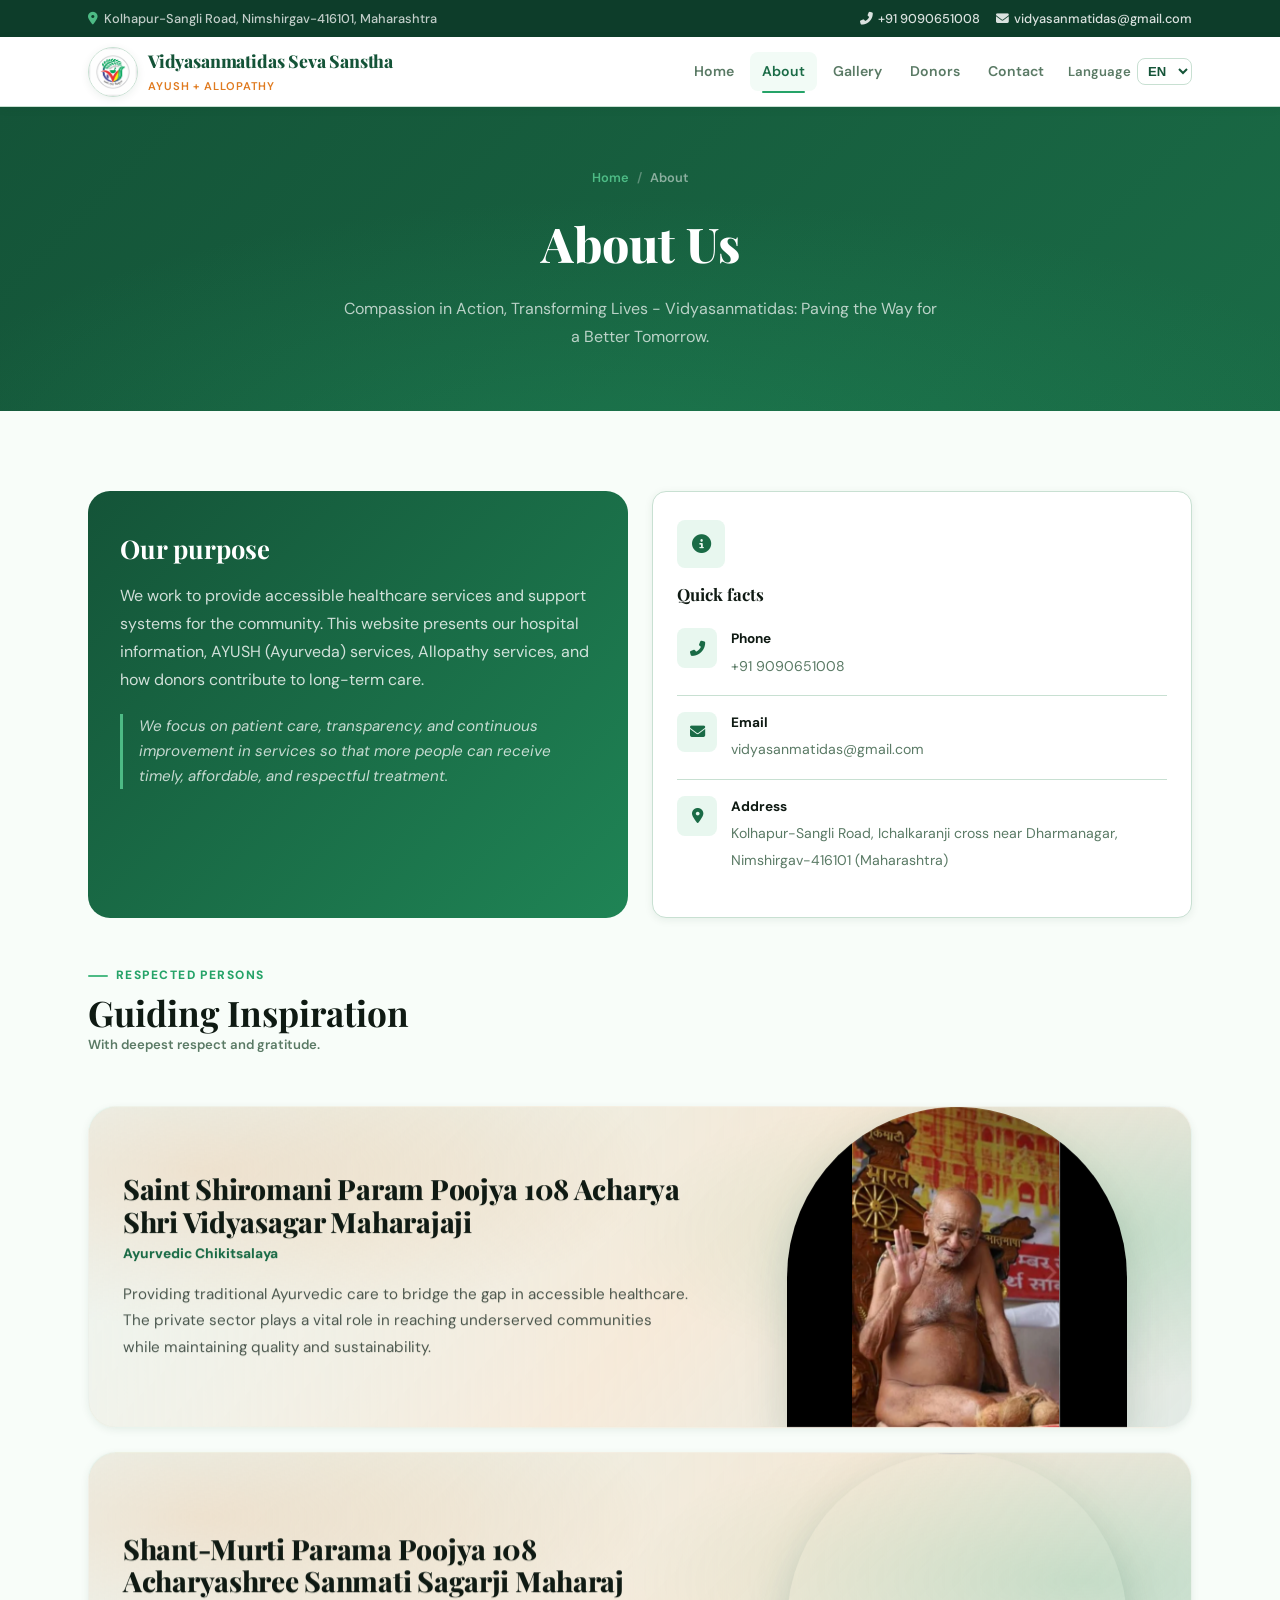
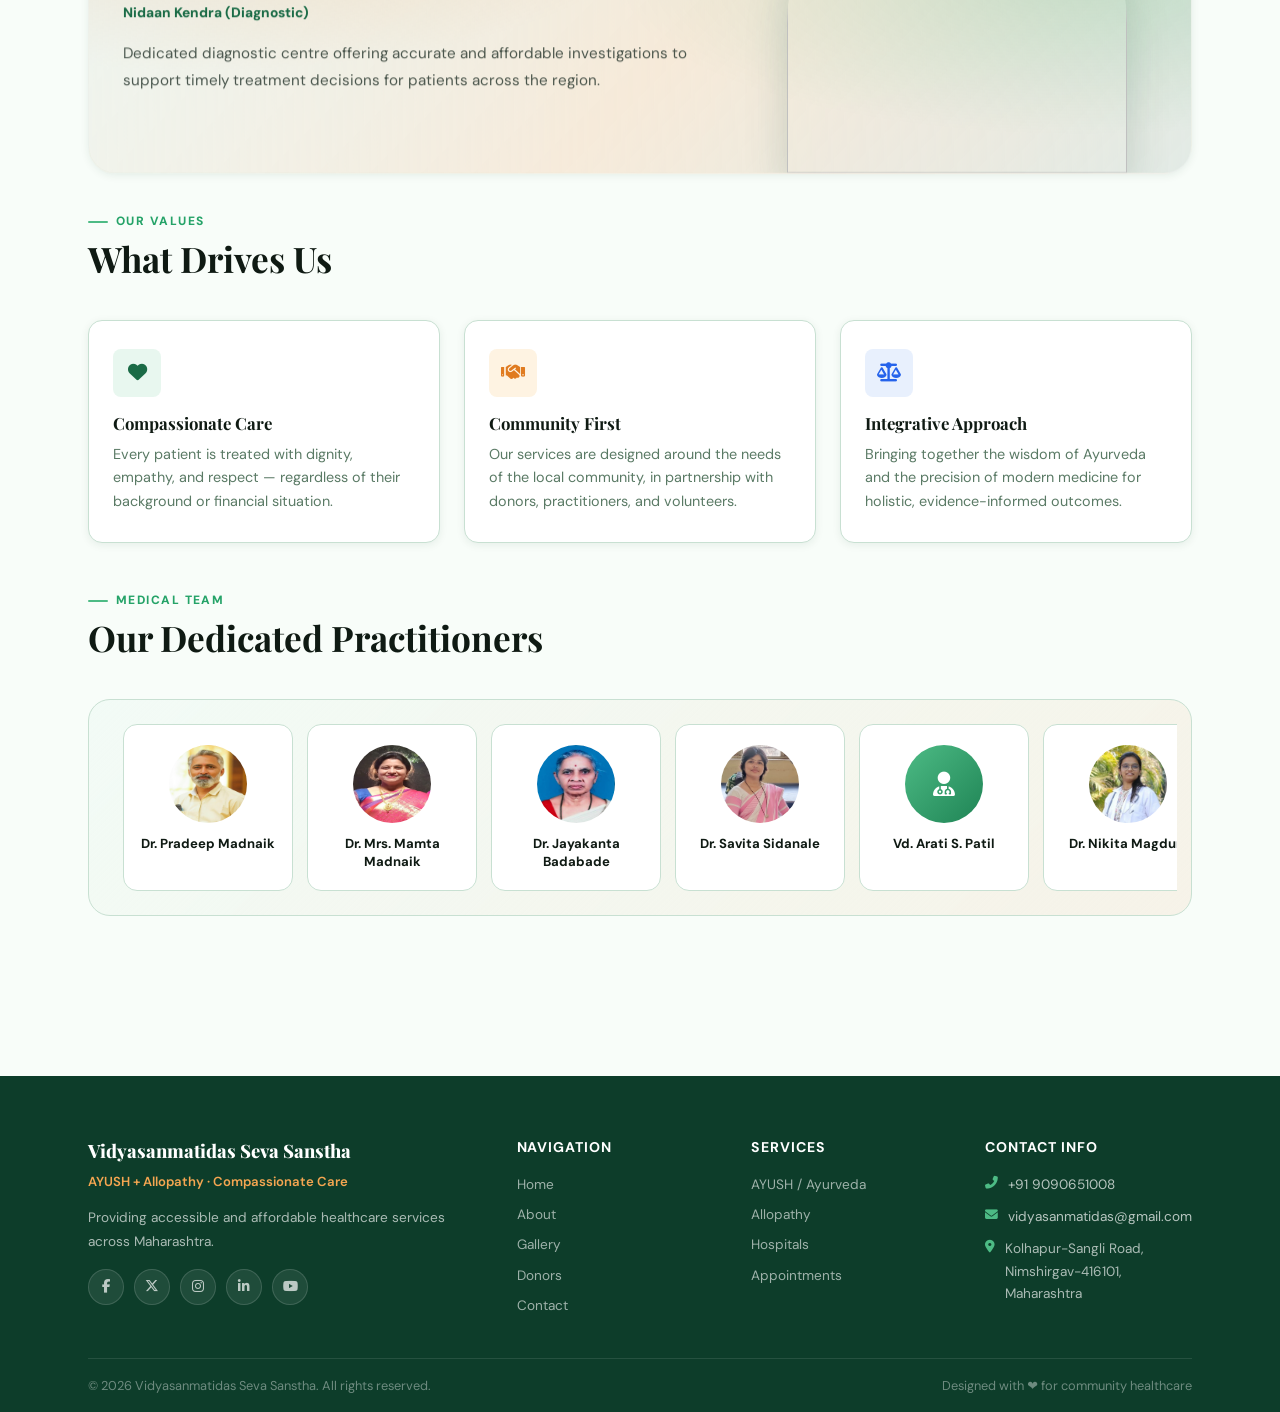
==== about.html @ cceff1d4 "initial project setup" ====
<!DOCTYPE html>
<html lang="en">
<head>
  <meta charset="utf-8" />
  <meta name="viewport" content="width=device-width, initial-scale=1" />
  <title>About Us — Vidyasanmatidas Seva Sanstha</title>
  <link rel="stylesheet" href="style.css" />
  <link rel="stylesheet" href="https://cdnjs.cloudflare.com/ajax/libs/font-awesome/6.4.0/css/all.min.css" />
  <link rel="icon" type="image/jpeg" href="img/WhatsApp%20Image%202026-04-20%20at%209.15.50%20PM.jpeg" />
  <link rel="apple-touch-icon" href="img/WhatsApp%20Image%202026-04-20%20at%209.15.50%20PM.jpeg" />
</head>
<body class="about-page">

  <div class="topbar">
    <div class="container">
      <span><i class="fas fa-map-marker-alt" style="color:var(--green-400);margin-right:6px;"></i>Kolhapur-Sangli Road, Nimshirgav-416101, Maharashtra</span>
      <div class="topbar-right">
        <a href="tel:+919090651008"><i class="fas fa-phone-alt" style="margin-right:5px;"></i>+91 9090651008</a>
        <a href="mailto:vidyasanmatidas@gmail.com"><i class="fas fa-envelope" style="margin-right:5px;"></i>vidyasanmatidas@gmail.com</a>
      </div>
    </div>
  </div>

  <nav class="navbar">
    <div class="container">
      <a href="index.html" class="navbar-brand">
        <img class="brand-logo" src="img/WhatsApp%20Image%202026-04-20%20at%209.15.50%20PM.jpeg" alt="Vidyasanmatidas Seva Sanstha logo" />
        <span class="brand-name">Vidyasanmatidas Seva Sanstha</span>
        <span class="brand-sub" data-i18n="brand.subtitle">AYUSH + Allopathy</span>
      </a>
      <button class="hamburger" id="hamburger" aria-label="Toggle navigation" aria-expanded="false">
        <span></span><span></span><span></span>
      </button>
      <ul class="navbar-nav" id="navbar-menu">
        <li class="nav-item"><a class="nav-link" href="index.html" data-i18n="nav.home">Home</a></li>
        <li class="nav-item active"><a class="nav-link" href="about.html" data-i18n="nav.about">About</a></li>
        <li class="nav-item"><a class="nav-link" href="gallery.html" data-i18n="nav.gallery">Gallery</a></li>
        <li class="nav-item"><a class="nav-link" href="donors.html" data-i18n="nav.donors">Donors</a></li>
        <li class="nav-item"><a class="nav-link" href="contact.html" data-i18n="nav.contact">Contact</a></li>
        <li class="nav-item">
          <span class="lang-wrap"><span data-i18n="lang.label">Language</span>
            <select id="lang-switch" class="lang-switch" aria-label="Language switcher">
              <option value="en">EN</option><option value="hi">HI</option><option value="mr">MR</option>
            </select>
          </span>
        </li>
      </ul>
    </div>
  </nav>

  <!-- PAGE HERO -->
  <div class="page-hero">
    <div class="container">
      <div class="breadcrumb"><a href="index.html">Home</a><span class="sep">/</span><span>About</span></div>
      <h1 data-i18n="about.title">About Us</h1>
      <p data-i18n="about.hero">Compassion in Action, Transforming Lives — Vidyasanmatidas: Paving the Way for a Better Tomorrow.</p>
    </div>
  </div>

  <!-- CONTENT -->
  <section class="section">
    <div class="container">

      <!-- Mission + Facts -->
      <div class="mission-grid reveal">
        <div class="highlight-box">
          <h2 data-i18n="about.purpose.title">Our Purpose</h2>
          <p data-i18n="about.purpose.p1">We work to provide accessible healthcare services and support systems for the community — presenting integrated AYUSH (Ayurveda) and Allopathy services side-by-side so every patient can make informed choices about their care.</p>
          <div class="highlight-quote" data-i18n="about.purpose.p2">"We focus on patient care, transparency, and continuous improvement in services so that more people can receive timely, affordable, and respectful treatment."</div>
        </div>
        <div class="card" style="justify-content:flex-start;">
          <div class="icon-chip green"><i class="fas fa-info-circle"></i></div>
          <h3 data-i18n="about.facts.title">Quick Facts</h3>
          <div class="contact-info-item" style="padding-top:14px;">
            <div class="contact-info-icon"><i class="fas fa-phone-alt"></i></div>
            <div class="contact-info-text"><strong>Phone</strong><a href="tel:+919090651008">+91 9090651008</a></div>
          </div>
          <div class="contact-info-item">
            <div class="contact-info-icon"><i class="fas fa-envelope"></i></div>
            <div class="contact-info-text"><strong>Email</strong><a href="mailto:vidyasanmatidas@gmail.com">vidyasanmatidas@gmail.com</a></div>
          </div>
          <div class="contact-info-item">
            <div class="contact-info-icon"><i class="fas fa-map-marker-alt"></i></div>
            <div class="contact-info-text"><strong>Address</strong><span>Kolhapur-Sangli Road, Ichalkaranji cross near Dharmanagar, Nimshirgav-416101 (Maharashtra)</span></div>
          </div>
        </div>
      </div>

      <!-- Respected Persons -->
      <div class="section-header reveal" style="margin-top:48px;">
        <div>
          <div class="section-label">Respected Persons</div>
          <h2 class="section-title">Guiding Inspiration</h2>
          <div class="section-hint">With deepest respect and gratitude.</div>
        </div>
      </div>
      <div class="respected-grid reveal">
        <figure class="person-card person-card--hero scroll-float">
          <figcaption class="person-body">
            <div class="person-name">Saint Shiromani Param Poojya 108 Acharya Shri Vidyasagar Maharajaji</div>
            <div class="person-role">Ayurvedic Chikitsalaya</div>
            <p class="person-desc">Providing traditional Ayurvedic care to bridge the gap in accessible healthcare. The private sector plays a vital role in reaching underserved communities while maintaining quality and sustainability.</p>
          </figcaption>
          <div class="person-media" aria-hidden="true">
            <img src="img/vidyasagar%20maharaj.png" alt="" loading="lazy" decoding="async" />
          </div>
        </figure>
        <figure class="person-card person-card--hero scroll-float">
          <figcaption class="person-body">
            <div class="person-name">Shant-Murti Parama Poojya 108 Acharyashree Sanmati Sagarji Maharaj</div>
            <div class="person-role">Nidaan Kendra (Diagnostic)</div>
            <p class="person-desc">Dedicated diagnostic centre offering accurate and affordable investigations to support timely treatment decisions for patients across the region.</p>
          </figcaption>
          <div class="person-media" aria-hidden="true">
            <img src="img/sanmati-sagar%20maharaj.jpeg" alt="" loading="lazy" decoding="async" />
          </div>
        </figure>
      </div>

      <!-- Values -->
      <div class="section-header reveal" style="margin-top:48px;">
        <div>
          <div class="section-label">Our Values</div>
          <h2 class="section-title">What Drives Us</h2>
        </div>
      </div>
      <div class="grid-3 reveal">
        <div class="card">
          <div class="icon-chip green"><i class="fas fa-heart"></i></div>
          <h3>Compassionate Care</h3>
          <p>Every patient is treated with dignity, empathy, and respect — regardless of their background or financial situation.</p>
        </div>
        <div class="card">
          <div class="icon-chip yellow"><i class="fas fa-handshake"></i></div>
          <h3>Community First</h3>
          <p>Our services are designed around the needs of the local community, in partnership with donors, practitioners, and volunteers.</p>
        </div>
        <div class="card">
          <div class="icon-chip blue"><i class="fas fa-balance-scale"></i></div>
          <h3>Integrative Approach</h3>
          <p>Bringing together the wisdom of Ayurveda and the precision of modern medicine for holistic, evidence-informed outcomes.</p>
        </div>
      </div>

      <!-- All doctors -->
      <div class="section-header reveal" style="margin-top:48px;">
        <div>
          <div class="section-label">Medical Team</div>
          <h2 class="section-title">Our Dedicated Practitioners</h2>
        </div>
      </div>
      <div class="doctor-slider doctor-slider--marquee reveal" aria-label="Medical team slideshow">
        <div class="doctor-viewport">
          <div class="doctor-track">
            <div class="doctor-card">
              <div class="doctor-avatar no-photo">
                <img class="doctor-photo" src="img/Pradeep Madniak .jpeg" alt="Dr. Pradeep Madnaik" loading="lazy" decoding="async" />
                <i class="fas fa-user-md" aria-hidden="true"></i>
              </div>
              <div class="doctor-name">Dr. Pradeep Madnaik</div>
            </div>
            <div class="doctor-card">
              <div class="doctor-avatar no-photo">
                <img class="doctor-photo" src="img/dr mamta madnik.jpeg" alt="Dr. Mrs. Mamta Madnaik" loading="lazy" decoding="async" />
                <i class="fas fa-user-md" aria-hidden="true"></i>
              </div>
              <div class="doctor-name">Dr. Mrs. Mamta Madnaik</div>
            </div>
            <div class="doctor-card">
              <div class="doctor-avatar no-photo">
                <img class="doctor-photo" src="img/dr. jaykanta badbade .jpeg" alt="Dr. Jayakanta Badabade" loading="lazy" decoding="async" />
                <i class="fas fa-user-md" aria-hidden="true"></i>
              </div>
              <div class="doctor-name">Dr. Jayakanta Badabade</div>
            </div>
            <div class="doctor-card">
              <div class="doctor-avatar no-photo">
                <img class="doctor-photo" src="img/dr savita sidnale  .jpeg" alt="Dr. Savita Sidanale" loading="lazy" decoding="async" />
                <i class="fas fa-user-md" aria-hidden="true"></i>
              </div>
              <div class="doctor-name">Dr. Savita Sidanale</div>
            </div>
            <div class="doctor-card">
              <div class="doctor-avatar no-photo">
                <img class="doctor-photo" src="img/dr arati patil.jpeg" alt="Vd. Arati S. Patil" loading="lazy" decoding="async" />
                <i class="fas fa-user-md" aria-hidden="true"></i>
              </div>
              <div class="doctor-name">Vd. Arati S. Patil</div>
            </div>
            <div class="doctor-card">
              <div class="doctor-avatar no-photo">
                <img class="doctor-photo" src="img/dr nikita magdum .jpeg" alt="Dr. Nikita Magdum" loading="lazy" decoding="async" />
                <i class="fas fa-user-md" aria-hidden="true"></i>
              </div>
              <div class="doctor-name">Dr. Nikita Magdum</div>
            </div>
            <div class="doctor-card">
              <div class="doctor-avatar no-photo">
                <img class="doctor-photo" src="img/dr khistija patil.jpeg" alt="Dr. Kshitija Patil" loading="lazy" decoding="async" />
                <i class="fas fa-user-md" aria-hidden="true"></i>
              </div>
              <div class="doctor-name">Dr. Kshitija Patil</div>
            </div>
            <div class="doctor-card">
              <div class="doctor-avatar no-photo">
                <img class="doctor-photo" src="img/dr .ashok.jpeg" alt="Dr. Ashok Jangate" loading="lazy" decoding="async" />
                <i class="fas fa-user-md" aria-hidden="true"></i>
              </div>
              <div class="doctor-name">Dr. Ashok Jangate</div>
            </div>
            <div class="doctor-card">
              <div class="doctor-avatar no-photo">
                <img class="doctor-photo" src="img/dr jyotsna.jpeg" alt="Dr. Jyotsna Samaj" loading="lazy" decoding="async" />
                <i class="fas fa-user-md" aria-hidden="true"></i>
              </div>
              <div class="doctor-name">Dr. Jyotsna Samaj</div>
            </div>
            <div class="doctor-card">
              <div class="doctor-avatar no-photo">
                <img class="doctor-photo" src="img/dr.jpg" alt="Dr. Nitin Patil" loading="lazy" decoding="async" />
                <i class="fas fa-user-md" aria-hidden="true"></i>
              </div>
              <div class="doctor-name">Dr. Nitin Patil</div>
            </div>
            <div class="doctor-card">
              <div class="doctor-avatar no-photo">
                <img class="doctor-photo" src="img/dr aditya desai .jpeg" alt="Dr. Aditya Desai" loading="lazy" decoding="async" />
                <i class="fas fa-user-md" aria-hidden="true"></i>
              </div>
              <div class="doctor-name">Dr. Aditya Desai</div>
            </div>
            <div class="doctor-card">
              <div class="doctor-avatar no-photo">
                <img class="doctor-photo" src="img/dr akanksha .jpeg" alt="Dr. Akanksha Desai" loading="lazy" decoding="async" />
                <i class="fas fa-user-md" aria-hidden="true"></i>
              </div>
              <div class="doctor-name">Dr. Akanksha Desai</div>
            </div>
            <div class="doctor-card">
              <div class="doctor-avatar no-photo">
                <img class="doctor-photo" src="img/doctors/vanita-chougule.jpg" alt="Vd. Vanita Chougule" loading="lazy" decoding="async" />
                <i class="fas fa-user-md" aria-hidden="true"></i>
              </div>
              <div class="doctor-name">Vd. Vanita Chougule</div>
            </div>
            <div class="doctor-card">
              <div class="doctor-avatar no-photo">
                <img class="doctor-photo" src="img/doctors/chandrakanth-samaj.jpg" alt="Dr. Chandrakanth Samaj" loading="lazy" decoding="async" />
                <i class="fas fa-user-md" aria-hidden="true"></i>
              </div>
              <div class="doctor-name">Dr. Chandrakanth Samaj</div>
            </div>
          </div>
        </div>
      </div>

    </div>
  </section>

  <!-- FOOTER -->
  <footer class="footer">
    <div class="container">
      <div class="footer-grid">
        <div class="footer-brand">
          <div class="brand-name">Vidyasanmatidas Seva Sanstha</div>
          <div class="brand-tagline">AYUSH + Allopathy · Compassionate Care</div>
          <p>Providing accessible and affordable healthcare services across Maharashtra.</p>
          <div class="social-links" style="margin-top:16px;">
            <a href="https://facebook.com" target="_blank" rel="noopener" class="social-icon" aria-label="Facebook"><i class="fab fa-facebook-f"></i></a>
            <a href="https://twitter.com" target="_blank" rel="noopener" class="social-icon" aria-label="Twitter"><i class="fab fa-x-twitter"></i></a>
            <a href="https://instagram.com" target="_blank" rel="noopener" class="social-icon" aria-label="Instagram"><i class="fab fa-instagram"></i></a>
            <a href="https://linkedin.com" target="_blank" rel="noopener" class="social-icon" aria-label="LinkedIn"><i class="fab fa-linkedin-in"></i></a>
            <a href="https://youtube.com" target="_blank" rel="noopener" class="social-icon" aria-label="YouTube"><i class="fab fa-youtube"></i></a>
          </div>
        </div>
        <div>
          <div class="footer-heading">Navigation</div>
          <div class="footer-links">
            <a href="index.html" data-i18n="footer.home">Home</a>
            <a href="about.html" data-i18n="footer.about">About</a>
            <a href="gallery.html" data-i18n="footer.gallery">Gallery</a>
            <a href="donors.html" data-i18n="footer.donors">Donors</a>
            <a href="contact.html" data-i18n="footer.contact">Contact</a>
          </div>
        </div>
        <div>
          <div class="footer-heading">Services</div>
          <div class="footer-links">
            <a href="index.html#ayush">AYUSH / Ayurveda</a>
            <a href="index.html#allopathy">Allopathy</a>
            <a href="index.html#hospitals">Hospitals</a>
            <a href="contact.html">Appointments</a>
          </div>
        </div>
        <div>
          <div class="footer-heading" data-i18n="footer.contact_info">Contact Info</div>
          <div class="footer-contact-item"><i class="fas fa-phone-alt"></i><div><a href="tel:+919090651008">+91 9090651008</a></div></div>
          <div class="footer-contact-item"><i class="fas fa-envelope"></i><div><a href="mailto:vidyasanmatidas@gmail.com">vidyasanmatidas@gmail.com</a></div></div>
          <div class="footer-contact-item"><i class="fas fa-map-marker-alt"></i><div>Kolhapur-Sangli Road, Nimshirgav-416101, Maharashtra</div></div>
        </div>
      </div>
      <div class="footer-bottom">
        <span>© <span id="year"></span> Vidyasanmatidas Seva Sanstha. <span data-i18n="footer.rights">All rights reserved.</span></span>
        <span>Designed with ❤️ for community healthcare</span>
      </div>
    </div>
  </footer>

  <a href="#" class="back-to-top" aria-label="Back to top"><i class="fas fa-arrow-up"></i></a>
  <script>document.getElementById('year').textContent = new Date().getFullYear();</script>
  <script src="app.js"></script>
  <script src="i18n.js"></script>
</body>
</html>
---- style.css ----
/* ============================================================
   VIDYASANMATIDAS SEVA SANSTHA — Single CSS File
   Design: Refined Medical · Emerald + Saffron · Mobile-first
   ============================================================ */

/* ---------- Google Fonts ---------- */
@import url('https://fonts.googleapis.com/css2?family=Playfair+Display:wght@600;700;800&family=DM+Sans:wght@400;500;600;700&display=swap');

/* ---------- CSS Variables ---------- */
:root {
  --green-900: #0d3d2a;
  --green-800: #145438;
  --green-700: #1a6b46;
  --green-600: #1f8455;
  --green-500: #25a368;
  --green-400: #4dbb85;
  --green-100: #e8f7ef;
  --green-50:  #f2fbf6;

  --saffron:   #e07b20;
  --saffron-lt:#f5a651;
  --gold:      #d4a017;
  --red:       #c0392b;
  --red-lt:    #e74c3c;

  --dark:      #0f1a13;
  --text:      #1c2b22;
  --muted:     #5a7a65;
  --border:    #c8e0d2;
  --bg:        #f8fdf9;
  --white:     #ffffff;

  --shadow-sm: 0 2px 8px rgba(13,61,42,.08);
  --shadow-md: 0 6px 24px rgba(13,61,42,.12);
  --shadow-lg: 0 16px 48px rgba(13,61,42,.18);

  --radius-sm: 8px;
  --radius-md: 14px;
  --radius-lg: 22px;
  --radius-xl: 32px;

  --font-display: 'Playfair Display', Georgia, serif;
  --font-body:    'DM Sans', system-ui, sans-serif;

  --nav-h: 70px;
  --container: 1200px;
  --section-gap: 80px;
}

/* ---------- Reset & Base ---------- */
*, *::before, *::after { box-sizing: border-box; margin: 0; padding: 0; }

html { scroll-behavior: smooth; font-size: 16px; }

body {
  font-family: var(--font-body);
  color: var(--text);
  background: var(--bg);
  line-height: 1.65;
  -webkit-font-smoothing: antialiased;
}

img { max-width: 100%; display: block; }
a { color: inherit; text-decoration: none; }
ul { list-style: none; }
button { cursor: pointer; font: inherit; border: none; background: none; }

/* ---------- Scrollbar ---------- */
::-webkit-scrollbar { width: 6px; }
::-webkit-scrollbar-track { background: var(--green-50); }
::-webkit-scrollbar-thumb { background: var(--green-400); border-radius: 99px; }

/* ============================================================
   LAYOUT
   ============================================================ */
.container {
  width: 100%;
  max-width: var(--container);
  margin-inline: auto;
  padding-inline: clamp(16px, 5vw, 48px);
}

.section { padding-block: var(--section-gap); }
.section + .section { padding-top: 0; }

/* ============================================================
   TOP BAR
   ============================================================ */
.topbar {
  background: var(--green-900);
  color: rgba(255,255,255,.75);
  font-size: .8rem;
  font-weight: 500;
  padding-block: 8px;
}
.topbar .container {
  display: flex;
  justify-content: space-between;
  align-items: center;
  flex-wrap: wrap;
  gap: 6px;
}
.topbar a { color: rgba(255,255,255,.85); transition: color .2s; }
.topbar a:hover { color: var(--saffron-lt); }
.topbar-right { display: flex; gap: 16px; align-items: center; }

/* ============================================================
   NAVBAR
   ============================================================ */
.navbar {
  position: sticky;
  top: 0;
  z-index: 1000;
  background: var(--white);
  border-bottom: 1px solid var(--border);
  box-shadow: var(--shadow-sm);
  height: var(--nav-h);
}
.navbar .container {
  display: flex;
  align-items: center;
  justify-content: space-between;
  height: 100%;
  gap: 24px;
}

/* Logo */
.navbar-brand {
  display: grid;
  grid-template-columns: auto 1fr;
  grid-template-rows: auto auto;
  column-gap: 10px;
  row-gap: 2px;
  align-items: center;
  line-height: 1.1;
  flex-shrink: 0;
}
.brand-logo {
  grid-row: 1 / 3;
  width: 50px;
  height: 50px;
  border-radius: 50%;
  object-fit: cover;
  border: 1px solid var(--border);
  box-shadow: var(--shadow-sm);
  margin-bottom: 0;
}
.navbar-brand .brand-name {
  display: block;
  font-family: var(--font-display);
  font-weight: 800;
  font-size: 1.1rem;
  color: var(--green-800);
  letter-spacing: -.01em;
}
.navbar-brand .brand-sub {
  display: block;
  font-size: .7rem;
  font-weight: 600;
  color: var(--saffron);
  text-transform: uppercase;
  letter-spacing: .08em;
}

/* Nav links */
.navbar-nav {
  display: flex;
  align-items: center;
  gap: 4px;
}
.nav-item { position: relative; }
.nav-link {
  display: block;
  padding: 8px 12px;
  font-size: .88rem;
  font-weight: 600;
  color: var(--muted);
  border-radius: var(--radius-sm);
  transition: color .2s, background .2s;
  white-space: nowrap;
}
.nav-link:hover, .nav-item.active .nav-link {
  color: var(--green-700);
  background: var(--green-50);
}
.nav-item.active .nav-link {
  color: var(--green-700);
}
.nav-item.active .nav-link::after {
  content: '';
  position: absolute;
  bottom: -2px;
  left: 12px;
  right: 12px;
  height: 2px;
  background: var(--green-500);
  border-radius: 99px;
}

/* Language switcher */
.lang-wrap {
  display: flex;
  align-items: center;
  gap: 6px;
  font-size: .82rem;
  font-weight: 600;
  color: var(--muted);
  margin-left: 8px;
}
.lang-switch {
  border: 1.5px solid var(--border);
  border-radius: var(--radius-sm);
  padding: 4px 6px;
  font-size: .82rem;
  font-weight: 600;
  color: var(--green-800);
  background: var(--white);
  cursor: pointer;
  outline: none;
  transition: border-color .2s;
}
.lang-switch:focus { border-color: var(--green-500); }

/* Hamburger */
.hamburger {
  display: none;
  flex-direction: column;
  gap: 5px;
  padding: 8px;
  border-radius: var(--radius-sm);
  transition: background .2s;
}
.hamburger:hover { background: var(--green-50); }
.hamburger span {
  display: block;
  width: 22px;
  height: 2.5px;
  background: var(--green-800);
  border-radius: 99px;
  transition: transform .3s, opacity .3s;
}
.hamburger[aria-expanded="true"] span:nth-child(1) { transform: translateY(7.5px) rotate(45deg); }
.hamburger[aria-expanded="true"] span:nth-child(2) { opacity: 0; }
.hamburger[aria-expanded="true"] span:nth-child(3) { transform: translateY(-7.5px) rotate(-45deg); }

/* ============================================================
   HERO / JUMBOTRON
   ============================================================ */
.hero {
  position: relative;
  overflow: hidden;
  background: var(--green-800);
  min-height: 520px;
  display: flex;
  align-items: center;
}
.hero::before {
  content: '';
  position: absolute;
  inset: 0;
  background:
    radial-gradient(ellipse 70% 70% at 80% 50%, rgba(37,163,104,.25) 0%, transparent 70%),
    radial-gradient(ellipse 50% 80% at 10% 80%, rgba(13,61,42,.9) 0%, transparent 60%);
}
.hero::after {
  content: '';
  position: absolute;
  top: -80px; right: -80px;
  width: 400px; height: 400px;
  background: radial-gradient(circle, rgba(224,123,32,.15) 0%, transparent 70%);
  border-radius: 50%;
  pointer-events: none;
}
.hero .container { position: relative; z-index: 1; padding-block: 80px; }

.hero-grid {
  display: grid;
  grid-template-columns: 1fr 340px;
  gap: 48px;
  align-items: center;
}
.hero-badge {
  display: inline-flex;
  align-items: center;
  gap: 8px;
  background: rgba(255,255,255,.1);
  border: 1px solid rgba(255,255,255,.2);
  backdrop-filter: blur(8px);
  color: var(--saffron-lt);
  font-size: .78rem;
  font-weight: 700;
  text-transform: uppercase;
  letter-spacing: .1em;
  padding: 6px 14px;
  border-radius: 99px;
  margin-bottom: 20px;
}
.hero-badge i { font-size: .7rem; }

.hero-title {
  font-family: var(--font-display);
  font-size: clamp(2rem, 5vw, 3.4rem);
  font-weight: 800;
  color: var(--white);
  line-height: 1.1;
  margin-bottom: 16px;
}
.hero-title span { color: var(--green-400); }

.hero-desc {
  color: rgba(255,255,255,.7);
  font-size: 1rem;
  max-width: 520px;
  margin-bottom: 32px;
  line-height: 1.75;
}

.hero-actions { display: flex; gap: 12px; flex-wrap: wrap; }

/* Quick links card */
.hero-card {
  background: rgba(255,255,255,.07);
  border: 1px solid rgba(255,255,255,.14);
  backdrop-filter: blur(16px);
  border-radius: var(--radius-lg);
  padding: 28px 24px;
  animation: floatCard 4s ease-in-out infinite;
}
@keyframes floatCard {
  0%, 100% { transform: translateY(0); }
  50%       { transform: translateY(-8px); }
}
.hero-card h3 {
  font-family: var(--font-display);
  color: var(--white);
  font-size: 1.1rem;
  margin-bottom: 6px;
}
.hero-card p { color: rgba(255,255,255,.6); font-size: .85rem; margin-bottom: 16px; }
.hero-card .link-grid { display: grid; gap: 8px; }

/* ============================================================
   BUTTONS
   ============================================================ */
.btn {
  display: inline-flex;
  align-items: center;
  gap: 8px;
  padding: 11px 22px;
  border-radius: var(--radius-sm);
  font-weight: 700;
  font-size: .88rem;
  border: 2px solid transparent;
  transition: all .2s;
  cursor: pointer;
  white-space: nowrap;
}
.btn-primary {
  background: var(--green-500);
  color: var(--white);
  border-color: var(--green-500);
}
.btn-primary:hover {
  background: var(--green-400);
  border-color: var(--green-400);
  box-shadow: 0 4px 16px rgba(37,163,104,.4);
  transform: translateY(-1px);
}
.btn-outline {
  background: transparent;
  color: var(--white);
  border-color: rgba(255,255,255,.35);
}
.btn-outline:hover {
  background: rgba(255,255,255,.1);
  border-color: rgba(255,255,255,.6);
}
.btn-ghost {
  background: var(--green-50);
  color: var(--green-700);
  border-color: var(--border);
  width: 100%;
  justify-content: center;
}
.btn-ghost:hover {
  background: var(--green-100);
  border-color: var(--green-400);
}
.btn-sm { padding: 8px 16px; font-size: .82rem; }

/* ============================================================
   SECTION HEADER
   ============================================================ */
.section-header {
  display: flex;
  justify-content: space-between;
  align-items: flex-end;
  margin-bottom: 40px;
  gap: 16px;
  flex-wrap: wrap;
}
.section-label {
  font-size: .75rem;
  font-weight: 800;
  text-transform: uppercase;
  letter-spacing: .12em;
  color: var(--green-500);
  margin-bottom: 6px;
  display: flex;
  align-items: center;
  gap: 8px;
}
.section-label::before {
  content: '';
  display: block;
  width: 20px;
  height: 2px;
  background: var(--green-400);
  border-radius: 99px;
}
.section-title {
  font-family: var(--font-display);
  font-size: clamp(1.5rem, 3.5vw, 2.2rem);
  font-weight: 700;
  color: var(--dark);
  line-height: 1.2;
}
.section-hint {
  font-size: .82rem;
  color: var(--muted);
  font-weight: 600;
}

/* ============================================================
   CARDS
   ============================================================ */
.card {
  background: var(--white);
  border: 1px solid var(--border);
  border-radius: var(--radius-md);
  padding: 28px 24px;
  box-shadow: var(--shadow-sm);
  transition: box-shadow .25s, transform .25s, border-color .25s;
}
.card:hover {
  box-shadow: var(--shadow-md);
  border-color: var(--green-400);
  transform: translateY(-3px);
}

.icon-chip {
  width: 48px;
  height: 48px;
  border-radius: var(--radius-sm);
  background: var(--green-100);
  color: var(--green-700);
  display: flex;
  align-items: center;
  justify-content: center;
  font-size: 1.2rem;
  margin-bottom: 16px;
  flex-shrink: 0;
}
.icon-chip.green  { background: var(--green-100); color: var(--green-700); }
.icon-chip.yellow { background: #fef3e2; color: var(--saffron); }
.icon-chip.red    { background: #fde8e7; color: var(--red); }
.icon-chip.blue   { background: #e8f0fd; color: #2563eb; }

.card h3 {
  font-family: var(--font-display);
  font-size: 1.05rem;
  font-weight: 700;
  color: var(--dark);
  margin-bottom: 8px;
  line-height: 1.3;
}
.card p { font-size: .9rem; color: var(--muted); line-height: 1.65; }

.card-list {
  margin-top: 14px;
  display: flex;
  flex-direction: column;
  gap: 8px;
}
.card-list li {
  display: flex;
  gap: 10px;
  font-size: .875rem;
  color: var(--text);
  align-items: flex-start;
  line-height: 1.5;
}
.card-list li::before {
  content: '✦';
  color: var(--green-500);
  font-size: .65rem;
  margin-top: 4px;
  flex-shrink: 0;
}

/* ============================================================
   GRIDS
   ============================================================ */
.grid-2 { display: grid; grid-template-columns: repeat(2, 1fr); gap: 24px; }
.grid-3 { display: grid; grid-template-columns: repeat(3, 1fr); gap: 24px; }
.grid-auto { display: grid; grid-template-columns: repeat(auto-fit, minmax(280px, 1fr)); gap: 24px; }

/* ============================================================
   SPLIT (2-col equal panels)
   ============================================================ */
.split { display: grid; grid-template-columns: 1fr 1fr; gap: 24px; }

/* ============================================================
   STATS STRIP
   ============================================================ */
.stats-strip {
  background: linear-gradient(135deg, var(--green-800), var(--green-700));
  border-radius: var(--radius-lg);
  padding: 40px 32px;
  display: grid;
  grid-template-columns: repeat(4, 1fr);
  gap: 16px;
  text-align: center;
  margin-block: 48px;
}
.stat-item { color: var(--white); }
.stat-number {
  font-family: var(--font-display);
  font-size: 2rem;
  font-weight: 800;
  color: var(--green-400);
  display: block;
}
.stat-label { font-size: .82rem; font-weight: 500; color: rgba(255,255,255,.7); margin-top: 4px; }

/* ============================================================
   DOCTOR CARD
   ============================================================ */
.doctor-grid { display: grid; grid-template-columns: repeat(auto-fill, minmax(160px, 1fr)); gap: 16px; }
.doctor-card {
  background: var(--white);
  border: 1px solid var(--border);
  border-radius: var(--radius-md);
  padding: 20px 14px;
  text-align: center;
  transition: all .25s;
}
.doctor-card:hover { box-shadow: var(--shadow-md); border-color: var(--green-400); transform: translateY(-3px); }
.doctor-avatar {
  width: 78px;
  height: 78px;
  border-radius: 50%;
  background: linear-gradient(135deg, var(--green-400), var(--green-600));
  margin: 0 auto 12px;
  display: flex;
  align-items: center;
  justify-content: center;
  color: var(--white);
  font-size: 1.55rem;
  position: relative;
  overflow: hidden;
}
.doctor-avatar .doctor-photo {
  position: absolute;
  inset: 0;
  width: 100%;
  height: 100%;
  object-fit: cover;
  display: block;
}
.doctor-avatar:not(.no-photo) {
  background: transparent;
}
.doctor-avatar:not(.no-photo) i {
  opacity: 0;
}
.doctor-name {
  font-size: .82rem;
  font-weight: 700;
  color: var(--dark);
  line-height: 1.35;
}

/* Doctor slideshow (About page) */
.doctor-slider {
  position: relative;
  border-radius: var(--radius-lg);
  background: linear-gradient(135deg, var(--green-50), rgba(224,123,32,.08));
  border: 1px solid var(--border);
  padding: 18px 14px;
  overflow: hidden;
}
.doctor-viewport {
  overflow: hidden;
  scroll-behavior: smooth;
}
.doctor-track {
  display: flex;
  gap: 14px;
  padding: 6px 20px;
  will-change: transform;
}
.doctor-slider .doctor-card {
  flex: 0 0 auto;
  width: 170px;
  scroll-snap-align: start;
}

/* Live running marquee */
.doctor-slider--marquee .doctor-track {
  animation: doctorMarquee var(--doctor-marquee-duration, 32s) linear infinite;
  transform: translateX(0);
}
.doctor-slider--marquee:hover .doctor-track,
.doctor-slider--marquee:focus-within .doctor-track {
  animation-play-state: paused;
}
@keyframes doctorMarquee {
  from { transform: translateX(0); }
  to   { transform: translateX(calc(-1 * var(--doctor-marquee-distance, 800px))); }
}

@media (max-width: 640px) {
  .doctor-track { padding-inline: 12px; }
  .doctor-slider .doctor-card { width: 160px; }
}

/* ============================================================
   DONORS TABLE
   ============================================================ */
.table-wrap { overflow-x: auto; border-radius: var(--radius-md); border: 1px solid var(--border); }
table { width: 100%; border-collapse: collapse; font-size: .88rem; }
thead { background: linear-gradient(90deg, var(--green-800), var(--green-700)); }
thead th {
  color: var(--white);
  font-weight: 700;
  padding: 14px 16px;
  text-align: left;
  font-size: .8rem;
  text-transform: uppercase;
  letter-spacing: .05em;
  white-space: nowrap;
}
tbody tr { border-bottom: 1px solid var(--border); transition: background .15s; }
tbody tr:last-child { border-bottom: none; }
tbody tr:hover { background: var(--green-50); }
tbody td { padding: 12px 16px; color: var(--text); vertical-align: top; }
tbody td:first-child { font-weight: 700; color: var(--muted); font-size: .8rem; }
.amount-badge {
  display: inline-block;
  background: var(--green-100);
  color: var(--green-700);
  font-weight: 700;
  padding: 2px 10px;
  border-radius: 99px;
  font-size: .8rem;
}

/* ============================================================
   GALLERY
   ============================================================ */
.gallery-slider {
  border-radius: var(--radius-lg);
  overflow: hidden;
  border: 1px solid var(--border);
  background: linear-gradient(135deg, var(--green-50), rgba(224,123,32,.08));
  box-shadow: var(--shadow-sm);
}
.gallery-viewport { overflow: hidden; }
.gallery-track {
  display: flex;
  gap: 14px;
  padding: 14px;
  will-change: transform;
}
.gallery-slide {
  flex: 0 0 auto;
  width: 320px;
  aspect-ratio: 4 / 3;
  border-radius: var(--radius-md);
  overflow: hidden;
  position: relative;
  border: 1px solid rgba(200,224,210,.9);
  background: linear-gradient(135deg, var(--green-100), var(--green-50));
}
.gallery-slide img {
  width: 100%;
  height: 100%;
  object-fit: cover;
  display: block;
  transform: scale(1);
  transition: transform .6s ease;
}
.gallery-slide:hover img { transform: scale(1.05); }
.gallery-slide .gallery-cap {
  position: absolute;
  inset: auto 0 0 0;
  background: linear-gradient(transparent, rgba(0,0,0,.65));
  color: var(--white);
  font-size: .82rem;
  font-weight: 700;
  padding: 26px 12px 10px;
}

.gallery-slider--marquee .gallery-track {
  animation: galleryMarquee var(--gallery-marquee-duration, 34s) linear infinite;
  transform: translateX(0);
}
.gallery-slider--marquee:hover .gallery-track,
.gallery-slider--marquee:focus-within .gallery-track {
  animation-play-state: paused;
}
@keyframes galleryMarquee {
  from { transform: translateX(0); }
  to   { transform: translateX(calc(-1 * var(--gallery-marquee-distance, 900px))); }
}

.gallery-grid {
  display: grid;
  grid-template-columns: repeat(3, 1fr);
  gap: 16px;
}
.gallery-tile {
  border-radius: var(--radius-md);
  overflow: hidden;
  position: relative;
  aspect-ratio: 4/3;
  background: linear-gradient(135deg, var(--green-100), var(--green-50));
  border: 1px solid var(--border);
  display: flex;
  flex-direction: column;
  align-items: center;
  justify-content: center;
  transition: transform .25s, box-shadow .25s;
  cursor: pointer;
}
.gallery-tile:hover { transform: scale(1.02); box-shadow: var(--shadow-md); }
.gallery-tile .tile-placeholder {
  display: flex;
  flex-direction: column;
  align-items: center;
  gap: 8px;
  color: var(--green-400);
}
.gallery-tile .tile-placeholder i { font-size: 2rem; }
.gallery-tile .tile-placeholder span { font-size: .8rem; font-weight: 600; color: var(--muted); }
.gallery-cap {
  position: absolute;
  bottom: 0; left: 0; right: 0;
  background: linear-gradient(transparent, rgba(0,0,0,.6));
  color: var(--white);
  font-size: .78rem;
  font-weight: 600;
  padding: 20px 12px 10px;
}

/* ============================================================
   CONTACT FORM
   ============================================================ */
.form { display: flex; flex-direction: column; gap: 16px; margin-top: 20px; }
.field { display: flex; flex-direction: column; gap: 6px; }
.field label {
  font-size: .82rem;
  font-weight: 700;
  color: var(--text);
  text-transform: uppercase;
  letter-spacing: .04em;
}
.field input,
.field textarea {
  width: 100%;
  padding: 11px 14px;
  border: 1.5px solid var(--border);
  border-radius: var(--radius-sm);
  font: inherit;
  font-size: .9rem;
  color: var(--text);
  background: var(--white);
  transition: border-color .2s, box-shadow .2s;
  outline: none;
}
.field input:focus,
.field textarea:focus {
  border-color: var(--green-500);
  box-shadow: 0 0 0 3px rgba(37,163,104,.12);
}
.field textarea { resize: vertical; min-height: 110px; }

/* ============================================================
   CONTACT INFO CARD
   ============================================================ */
.contact-info-item {
  display: flex;
  gap: 14px;
  align-items: flex-start;
  padding: 16px 0;
  border-bottom: 1px solid var(--border);
}
.contact-info-item:last-child { border-bottom: none; }
.contact-info-icon {
  width: 40px;
  height: 40px;
  border-radius: var(--radius-sm);
  background: var(--green-100);
  color: var(--green-700);
  display: flex;
  align-items: center;
  justify-content: center;
  flex-shrink: 0;
  font-size: .95rem;
}
.contact-info-text strong { display: block; font-weight: 700; color: var(--dark); margin-bottom: 2px; font-size: .85rem; }
.contact-info-text span, .contact-info-text a { font-size: .88rem; color: var(--muted); line-height: 1.5; }
.contact-info-text a:hover { color: var(--green-600); }

/* ============================================================
   MAP PLACEHOLDER
   ============================================================ */
.map-placeholder {
  background: linear-gradient(135deg, var(--green-100), var(--green-50));
  border: 1px solid var(--border);
  border-radius: var(--radius-md);
  height: 220px;
  display: flex;
  flex-direction: column;
  align-items: center;
  justify-content: center;
  gap: 8px;
  color: var(--muted);
  margin-top: 20px;
}
.map-placeholder i { font-size: 2rem; color: var(--green-400); }
.map-placeholder span { font-size: .85rem; font-weight: 600; }

/* ============================================================
   ABOUT PAGE
   ============================================================ */
.mission-grid {
  display: grid;
  grid-template-columns: 1fr 1fr;
  gap: 24px;
  margin-bottom: 40px;
}
.highlight-box {
  background: linear-gradient(135deg, var(--green-800), var(--green-600));
  color: var(--white);
  border-radius: var(--radius-lg);
  padding: 36px 32px;
}
.highlight-box h2 {
  font-family: var(--font-display);
  font-size: 1.6rem;
  margin-bottom: 12px;
  color: var(--white);
}
.highlight-box p { color: rgba(255,255,255,.8); line-height: 1.75; }
.highlight-box .highlight-quote {
  margin-top: 20px;
  border-left: 3px solid var(--green-400);
  padding-left: 16px;
  font-style: italic;
  font-size: .95rem;
  color: rgba(255,255,255,.75);
}

/* Respected persons cards */
.respected-grid {
  display: grid;
  grid-template-columns: repeat(2, minmax(0, 1fr));
  gap: 24px;
  margin-top: 18px;
}
.scroll-float {
  transform: translateY(var(--float-offset, 0px));
  will-change: transform;
}
.person-card {
  background: var(--white);
  border: 1px solid var(--border);
  border-radius: var(--radius-lg);
  overflow: hidden;
  box-shadow: var(--shadow-sm);
  transition: box-shadow .25s, border-color .25s, transform .25s;
  position: relative;
}
.person-card::after {
  content: '';
  position: absolute;
  inset: 0;
  pointer-events: none;
  background: radial-gradient(ellipse 70% 50% at 50% -10%, rgba(37,163,104,.18), transparent 60%);
  opacity: .8;
}
.person-card:hover {
  box-shadow: var(--shadow-md);
  border-color: var(--green-400);
  transform: translateY(calc(var(--float-offset, 0px) - 4px));
}
.person-media {
  aspect-ratio: 4 / 3;
  background: linear-gradient(135deg, var(--green-100), var(--green-50));
  position: relative;
}
.person-media::before {
  content: '';
  position: absolute;
  inset: 0;
  background: linear-gradient(180deg, rgba(15,26,19,.0) 55%, rgba(15,26,19,.55) 100%);
  z-index: 1;
}
.person-media img {
  width: 100%;
  height: 100%;
  object-fit: cover;
  transition: transform .55s ease;
}
.person-card:hover .person-media img { transform: scale(1.05); }
.person-body {
  padding: 18px 20px 20px;
  position: relative;
  z-index: 2;
  display: flex;
  flex-direction: column;
  gap: 4px;
}
.person-desc {
  margin-top: 8px;
  font-size: .92rem;
  color: var(--muted);
  line-height: 1.75;
  max-width: 62ch;
}

/* Hero-style wide card (reference-like): text left, image right */
.person-card--hero {
  grid-column: 1 / -1;
  display: grid;
  grid-template-columns: 1.15fr .85fr;
  align-items: center;
  border-radius: clamp(18px, 3vw, 28px);
  border-color: rgba(255,255,255,.35);
  background: linear-gradient(135deg, rgba(31,132,85,.14) 0%, rgba(224,123,32,.20) 55%, rgba(13,61,42,.10) 100%);
  overflow: hidden;
}
.person-card--hero::before {
  content: '';
  position: absolute;
  inset: -1px;
  background:
    radial-gradient(ellipse 70% 80% at 10% 20%, rgba(224,123,32,.28) 0%, transparent 60%),
    radial-gradient(ellipse 70% 80% at 90% 40%, rgba(37,163,104,.22) 0%, transparent 60%);
  pointer-events: none;
  z-index: 0;
}
.person-card--hero::after {
  content: '';
  position: absolute;
  inset: 0;
  pointer-events: none;
  background: linear-gradient(90deg, rgba(255,255,255,.55) 0%, rgba(255,255,255,.30) 45%, rgba(255,255,255,.10) 100%);
  opacity: .9;
}
.person-card--hero:hover {
  transform: translateY(calc(var(--float-offset, 0px) - 6px));
}
.person-card--hero .person-body {
  padding: clamp(20px, 3vw, 34px);
  z-index: 2;
}
.person-card--hero .person-name {
  font-size: clamp(1.2rem, 2.2vw, 2.05rem);
  line-height: 1.15;
}
.person-card--hero .person-role {
  color: var(--green-700);
  font-weight: 800;
}
.person-card--hero .person-desc {
  color: rgba(28,43,34,.78);
  font-size: .95rem;
  margin-top: 12px;
}
.person-card--hero .person-media {
  aspect-ratio: auto;
  height: 100%;
  min-height: 320px;
  background: transparent;
  z-index: 2;
  display: flex;
  align-items: flex-end;
  justify-content: center;
  padding: 0 16px;
}
.person-card--hero .person-media::before { display: none; }
.person-card--hero .person-media img {
  width: min(340px, 100%);
  height: 100%;
  max-height: 420px;
  object-fit: cover;
  border-top-left-radius: 999px;
  border-top-right-radius: 999px;
  box-shadow: 0 18px 44px rgba(13,61,42,.18);
  transform-origin: 50% 70%;
}
.person-card--hero:hover .person-media img { transform: scale(1.03); }

/* Downside image variant: text on top, image at bottom */
.person-card--hero--down {
  grid-template-columns: 1fr;
  align-items: stretch;
}
.person-card--hero--down .person-media {
  min-height: 300px;
  align-items: center;
  padding: 0 18px 20px;
}
.person-card--hero--down .person-media img {
  width: min(520px, 100%);
  max-height: 360px;
  border-radius: 999px;
}
.person-name {
  font-family: var(--font-display);
  font-size: 1.1rem;
  font-weight: 800;
  color: var(--dark);
  letter-spacing: -.01em;
}
.person-role {
  font-size: .86rem;
  font-weight: 700;
  color: var(--muted);
}

/* ============================================================
   FOOTER
   ============================================================ */
.footer {
  background: var(--green-900);
  color: rgba(255,255,255,.65);
  padding-top: 60px;
  padding-bottom: 0;
  margin-top: var(--section-gap);
}
.footer-grid {
  display: grid;
  grid-template-columns: 2fr 1fr 1fr 1fr;
  gap: 40px;
  padding-bottom: 40px;
  border-bottom: 1px solid rgba(255,255,255,.1);
}
.footer-brand .brand-name {
  font-family: var(--font-display);
  font-size: 1.15rem;
  font-weight: 800;
  color: var(--white);
  margin-bottom: 4px;
}
.footer-brand .brand-tagline {
  font-size: .82rem;
  color: var(--saffron-lt);
  font-weight: 600;
  margin-bottom: 14px;
}
.footer-brand p { font-size: .85rem; line-height: 1.7; }

.footer-heading {
  color: var(--white);
  font-weight: 700;
  font-size: .88rem;
  text-transform: uppercase;
  letter-spacing: .07em;
  margin-bottom: 14px;
}
.footer-links { display: flex; flex-direction: column; gap: 8px; }
.footer-links a {
  font-size: .85rem;
  color: rgba(255,255,255,.6);
  transition: color .2s, padding-left .2s;
}
.footer-links a:hover { color: var(--green-400); padding-left: 4px; }

.footer-contact-item {
  display: flex;
  gap: 10px;
  align-items: flex-start;
  margin-bottom: 10px;
  font-size: .85rem;
}
.footer-contact-item i { color: var(--green-400); margin-top: 3px; font-size: .8rem; }
.footer-contact-item a { color: rgba(255,255,255,.7); }
.footer-contact-item a:hover { color: var(--green-400); }

/* Social */
.social-links { display: flex; gap: 10px; flex-wrap: wrap; margin-top: 4px; }
.social-icon {
  width: 36px;
  height: 36px;
  border-radius: 50%;
  background: rgba(255,255,255,.08);
  border: 1px solid rgba(255,255,255,.14);
  color: rgba(255,255,255,.7);
  display: flex;
  align-items: center;
  justify-content: center;
  font-size: .85rem;
  transition: all .2s;
}
.social-icon:hover {
  background: var(--green-500);
  border-color: var(--green-500);
  color: var(--white);
  transform: translateY(-2px);
}

.footer-bottom {
  padding: 16px 0;
  font-size: .8rem;
  color: rgba(255,255,255,.4);
  display: flex;
  justify-content: space-between;
  align-items: center;
  gap: 8px;
  flex-wrap: wrap;
}

/* ============================================================
   BACK TO TOP
   ============================================================ */
.back-to-top {
  position: fixed;
  bottom: 24px;
  right: 24px;
  width: 44px;
  height: 44px;
  border-radius: 50%;
  background: var(--green-600);
  color: var(--white);
  display: flex;
  align-items: center;
  justify-content: center;
  font-size: 1rem;
  box-shadow: var(--shadow-md);
  opacity: 0;
  pointer-events: none;
  transition: opacity .3s, transform .3s;
  transform: translateY(12px);
  z-index: 999;
}
.back-to-top.is-visible { opacity: 1; pointer-events: auto; transform: translateY(0); }
.back-to-top:hover { background: var(--green-500); transform: translateY(-2px); }

/* ============================================================
   PAGE HERO (inner pages)
   ============================================================ */
.page-hero {
  background: linear-gradient(135deg, var(--green-800) 0%, var(--green-700) 100%);
  padding: 60px 0;
  text-align: center;
  position: relative;
  overflow: hidden;
}
.page-hero::before {
  content: '';
  position: absolute;
  inset: 0;
  background: radial-gradient(ellipse 60% 90% at 50% 120%, rgba(37,163,104,.3), transparent);
}
.page-hero .container { position: relative; }
.page-hero h1 {
  font-family: var(--font-display);
  font-size: clamp(2rem, 5vw, 3rem);
  font-weight: 800;
  color: var(--white);
  margin-bottom: 12px;
}
.page-hero p {
  color: rgba(255,255,255,.7);
  font-size: 1rem;
  max-width: 600px;
  margin-inline: auto;
  line-height: 1.75;
}
.breadcrumb {
  display: flex;
  align-items: center;
  justify-content: center;
  gap: 8px;
  margin-bottom: 16px;
  font-size: .8rem;
  font-weight: 600;
  color: rgba(255,255,255,.5);
}
.breadcrumb a { color: var(--green-400); }
.breadcrumb .sep { color: rgba(255,255,255,.3); }

/* ============================================================
   REVEAL ANIMATION
   ============================================================ */
.reveal {
  opacity: 0;
  transform: translateY(28px);
  transition: opacity .6s ease, transform .6s ease;
}
.reveal.is-visible {
  opacity: 1;
  transform: translateY(0);
}

/* ============================================================
   SPECIFIED BHAVAN
   ============================================================ */
.bhavan-list {
  display: grid;
  grid-template-columns: 1fr 1fr;
  gap: 12px;
  margin-top: 16px;
}
.bhavan-item {
  display: flex;
  gap: 12px;
  background: var(--green-50);
  border: 1px solid var(--border);
  border-radius: var(--radius-sm);
  padding: 12px 14px;
  align-items: flex-start;
}
.bhavan-item i { color: var(--green-500); margin-top: 2px; flex-shrink: 0; font-size: .9rem; }
.bhavan-item span { font-size: .83rem; color: var(--text); line-height: 1.45; }

/* ============================================================
   HOSPITAL CARDS
   ============================================================ */
.hospital-card {
  border-radius: var(--radius-lg);
  overflow: hidden;
  box-shadow: var(--shadow-md);
  border: 1px solid var(--border);
  transition: box-shadow .3s, transform .3s;
}
.hospital-card:hover { box-shadow: var(--shadow-lg); transform: translateY(-4px); }
.hospital-card-header {
  padding: 20px 22px 16px;
  display: flex;
  gap: 14px;
  align-items: flex-start;
}
.hospital-thumb {
  width: 54px;
  height: 54px;
  border-radius: 50%;
  overflow: hidden;
  flex: 0 0 auto;
  border: 2px solid rgba(255,255,255,.7);
  box-shadow: 0 10px 24px rgba(13,61,42,.15);
  background: rgba(255,255,255,.35);
}
.hospital-thumb img {
  width: 100%;
  height: 100%;
  object-fit: cover;
  display: block;
}
.hospital-card-body { padding: 0 22px 22px; }
.hospital-card-body p { font-size: .875rem; color: var(--muted); line-height: 1.65; }

.hcard-ayush .hospital-card-header { background: linear-gradient(135deg, #e8f7ef, #c6ecd8); }
.hcard-allo  .hospital-card-header { background: linear-gradient(135deg, #fef3e2, #fce0b0); }
.hcard-diag  .hospital-card-header { background: linear-gradient(135deg, #e8f0fd, #ccd9f8); }

/* ============================================================
   RESPONSIVE — TABLET (≤ 960px)
   ============================================================ */
@media (max-width: 960px) {
  :root { --section-gap: 56px; }

  /* Show hamburger, collapse nav into drawer */
  .hamburger { display: flex; }

  .navbar-nav {
    display: none;
    position: fixed;
    top: var(--nav-h);
    left: 0;
    right: 0;
    background: var(--white);
    border-bottom: 1px solid var(--border);
    box-shadow: var(--shadow-md);
    padding: 16px;
    flex-direction: column;
    gap: 4px;
    align-items: stretch;
    z-index: 999;
    max-height: calc(100vh - var(--nav-h));
    overflow-y: auto;
  }
  .navbar-nav.active { display: flex; }
  .nav-item.active .nav-link::after { display: none; }
  .nav-link { padding: 12px 14px; font-size: .95rem; }
  .lang-wrap { margin-left: 0; justify-content: space-between; padding: 10px 14px; }

  /* Topbar */
  .topbar .container { flex-direction: column; text-align: center; gap: 4px; }

  /* Hero */
  .hero-grid { grid-template-columns: 1fr; }
  .hero-card { max-width: 440px; animation: none; }

  /* Grids */
  .grid-3 { grid-template-columns: repeat(2, 1fr); }
  .stats-strip { grid-template-columns: repeat(2, 1fr); }
  .footer-grid { grid-template-columns: 1fr 1fr; }
  .mission-grid { grid-template-columns: 1fr; }
  .respected-grid { grid-template-columns: 1fr; }
  .person-card--hero { grid-column: auto; grid-template-columns: 1fr; }
  .person-card--hero::after { background: linear-gradient(180deg, rgba(255,255,255,.55) 0%, rgba(255,255,255,.18) 100%); }
  .person-card--hero .person-media { min-height: 240px; align-items: center; padding: 0 16px 18px; }
  .person-card--hero .person-media img { max-height: 320px; border-radius: 999px; }
  .bhavan-list { grid-template-columns: 1fr; }
}

/* ============================================================
   RESPONSIVE — MOBILE (≤ 640px)
   ============================================================ */
@media (max-width: 640px) {
  :root { --section-gap: 40px; --nav-h: 64px; }

  /* Topbar — hide email on small screens */
  .topbar-right a:last-child { display: none; }
  .brand-logo {
    width: 36px;
    height: 36px;
  }

  /* Hero */
  .hero .container { padding-block: 48px; }
  .hero-card { display: none; }
  .hero-actions { gap: 8px; }
  .btn { padding: 10px 18px; font-size: .85rem; }

  /* Grids */
  .grid-2,
  .grid-3,
  .split { grid-template-columns: 1fr; }

  .stats-strip {
    grid-template-columns: repeat(2, 1fr);
    padding: 28px 20px;
    gap: 20px;
  }
  .stat-number { font-size: 1.5rem; }

  .gallery-grid { grid-template-columns: repeat(2, 1fr); }
  .gallery-slide { width: 260px; }

  .doctor-grid { grid-template-columns: repeat(2, 1fr); }

  .footer-grid { grid-template-columns: 1fr; gap: 28px; padding-bottom: 28px; }
  .footer-bottom { flex-direction: column; text-align: center; }

  .bhavan-list { grid-template-columns: 1fr; }

  .section-header { flex-direction: column; align-items: flex-start; gap: 8px; }

  .back-to-top { bottom: 16px; right: 16px; width: 40px; height: 40px; font-size: .9rem; }

  thead th { padding: 10px 10px; font-size: .72rem; }
  tbody td { padding: 10px 10px; font-size: .83rem; }
}

/* ============================================================
   RESPONSIVE — SMALL MOBILE (≤ 480px)
   ============================================================ */
@media (max-width: 480px) {
  .gallery-grid { grid-template-columns: 1fr; }
  .gallery-slide { width: 240px; }
  .doctor-grid { grid-template-columns: 1fr 1fr; }
  .topbar-right { display: none; }
  .hero-badge { font-size: .7rem; padding: 5px 10px; }
  .stats-strip { gap: 12px; }
}

/* ============================================================
   UTILITY
   ============================================================ */
.text-center { text-align: center; }
.text-muted  { color: var(--muted); }
.mt-4        { margin-top: 16px; }
.mt-6        { margin-top: 24px; }
.mt-8        { margin-top: 32px; }
.mb-4        { margin-bottom: 16px; }
.mb-6        { margin-bottom: 24px; }
.gap-card    { gap: 24px; }
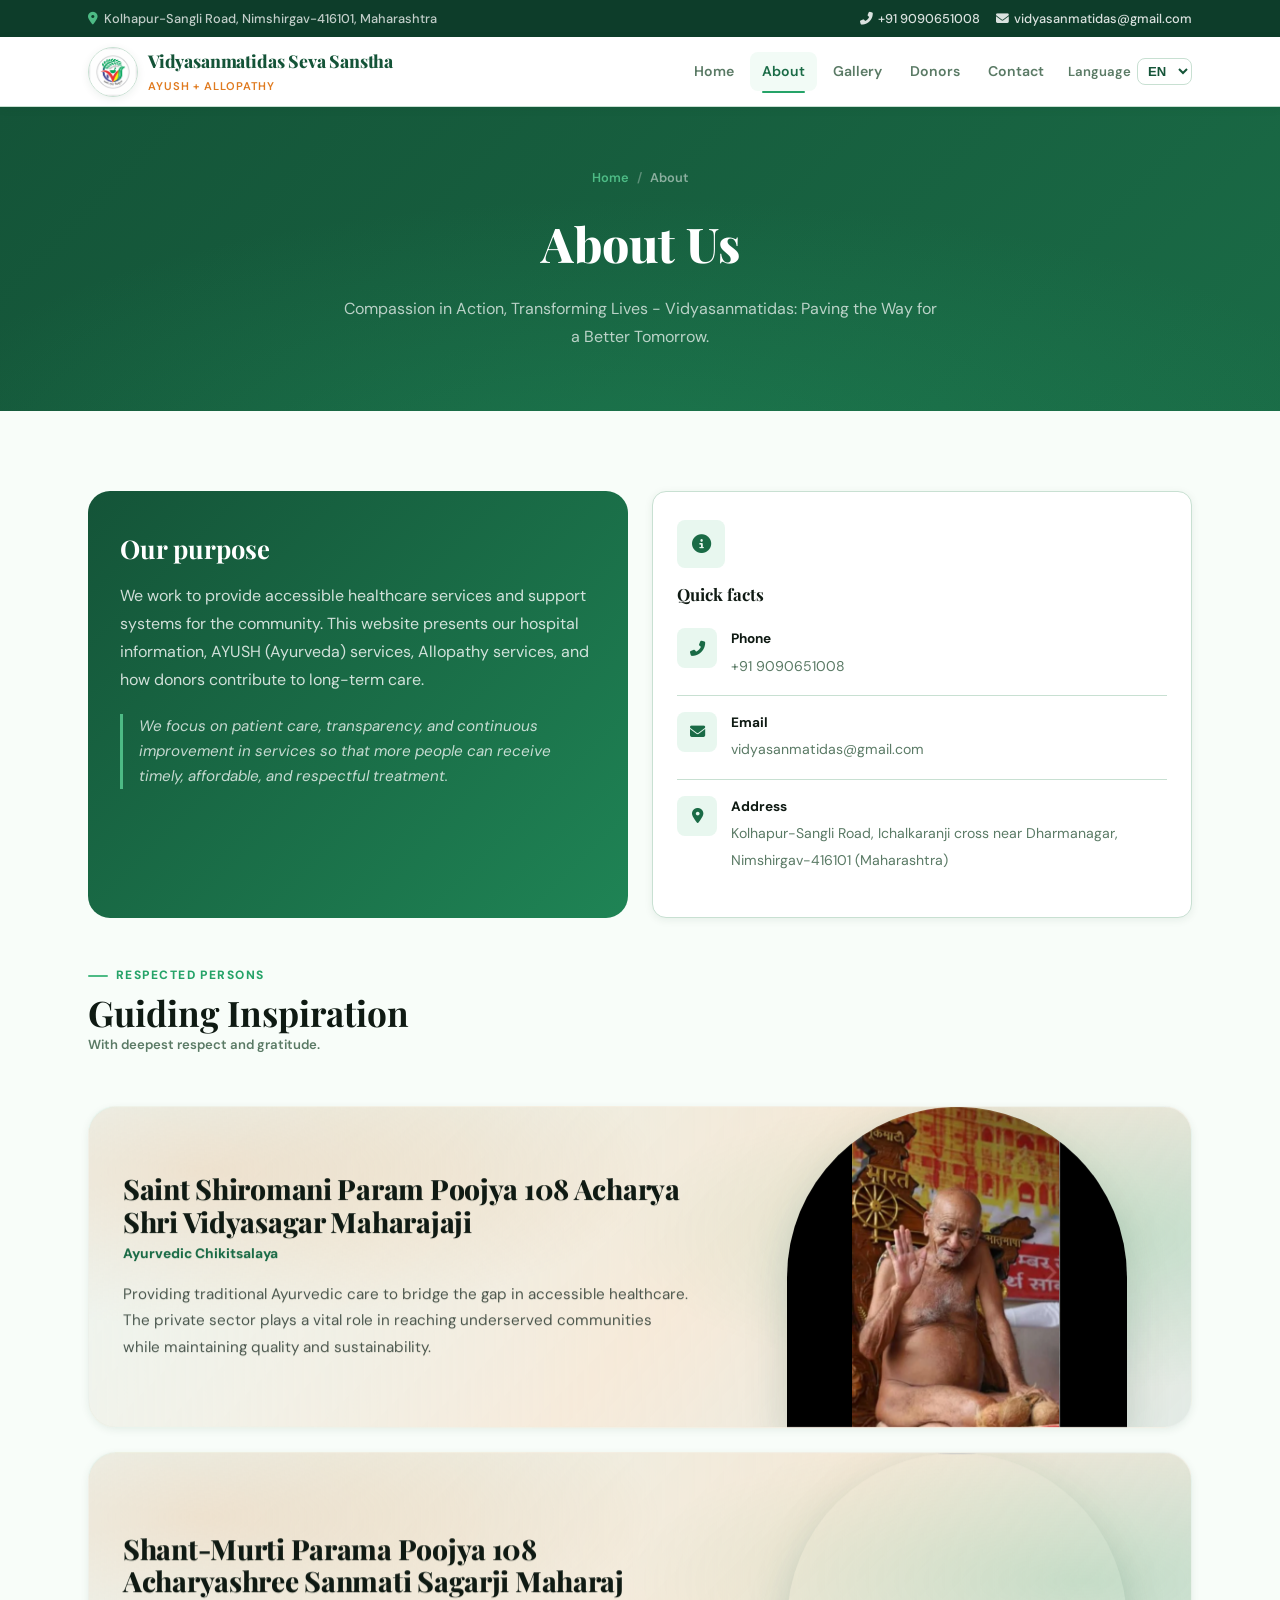
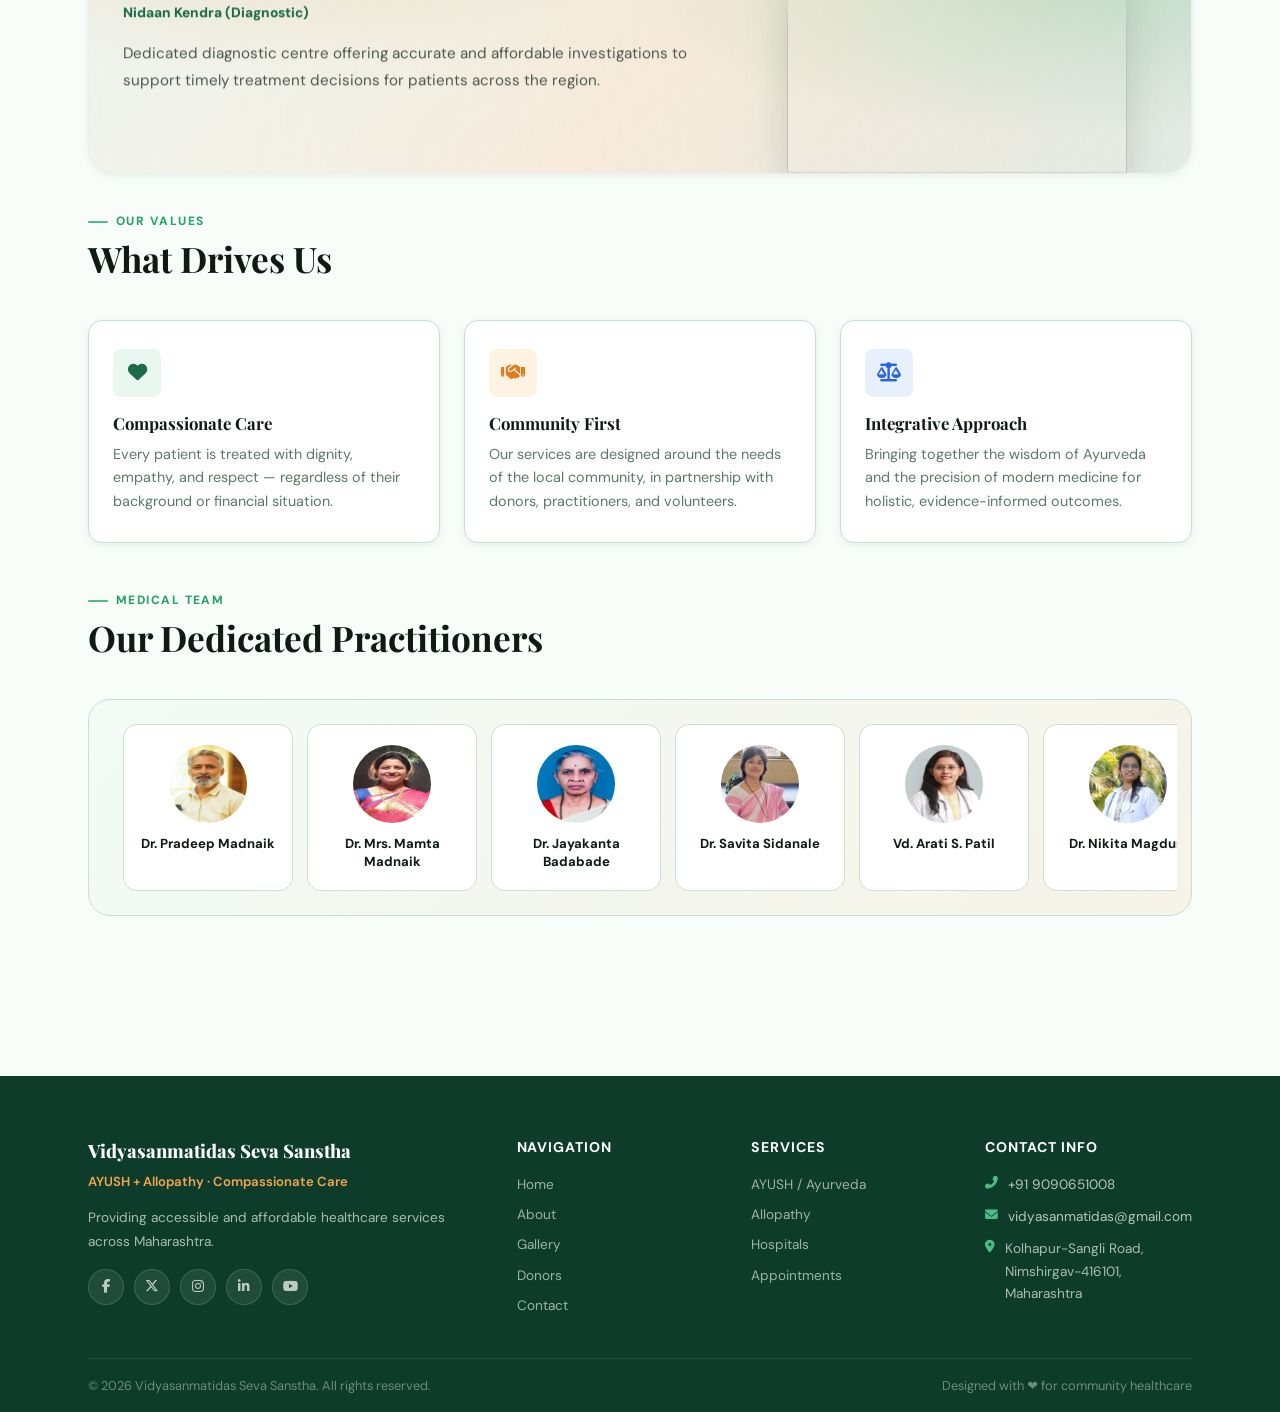
==== commit 41f3e621: "photoes updated" ====
--- a/about.html
+++ b/about.html
@@ -154,7 +154,7 @@
           <div class="doctor-track">
             <div class="doctor-card">
               <div class="doctor-avatar no-photo">
-                <img class="doctor-photo" src="img/Pradeep Madniak .jpeg" alt="Dr. Pradeep Madnaik" loading="lazy" decoding="async" />
+                <img class="doctor-photo" src="img/PradeepMadniak.jpeg" alt="Dr. Pradeep Madnaik" loading="lazy" decoding="async" />
                 <i class="fas fa-user-md" aria-hidden="true"></i>
               </div>
               <div class="doctor-name">Dr. Pradeep Madnaik</div>
@@ -182,7 +182,7 @@
             </div>
             <div class="doctor-card">
               <div class="doctor-avatar no-photo">
-                <img class="doctor-photo" src="img/dr arati patil.jpeg" alt="Vd. Arati S. Patil" loading="lazy" decoding="async" />
+                <img class="doctor-photo" src="img/Vd.Arati Patil.jpeg" alt="Vd. Arati S. Patil" loading="lazy" decoding="async" />
                 <i class="fas fa-user-md" aria-hidden="true"></i>
               </div>
               <div class="doctor-name">Vd. Arati S. Patil</div>
@@ -217,7 +217,7 @@
             </div>
             <div class="doctor-card">
               <div class="doctor-avatar no-photo">
-                <img class="doctor-photo" src="img/dr.jpg" alt="Dr. Nitin Patil" loading="lazy" decoding="async" />
+                <img class="doctor-photo" src="img/dr Nitin Patil.jpeg" alt="Dr. Nitin Patil" loading="lazy" decoding="async" />
                 <i class="fas fa-user-md" aria-hidden="true"></i>
               </div>
               <div class="doctor-name">Dr. Nitin Patil</div>
@@ -238,7 +238,7 @@
             </div>
             <div class="doctor-card">
               <div class="doctor-avatar no-photo">
-                <img class="doctor-photo" src="img/doctors/vanita-chougule.jpg" alt="Vd. Vanita Chougule" loading="lazy" decoding="async" />
+                <img class="doctor-photo" src="img/Vd Vanita Chougule.jpeg" alt="Vd. Vanita Chougule" loading="lazy" decoding="async" />
                 <i class="fas fa-user-md" aria-hidden="true"></i>
               </div>
               <div class="doctor-name">Vd. Vanita Chougule</div>
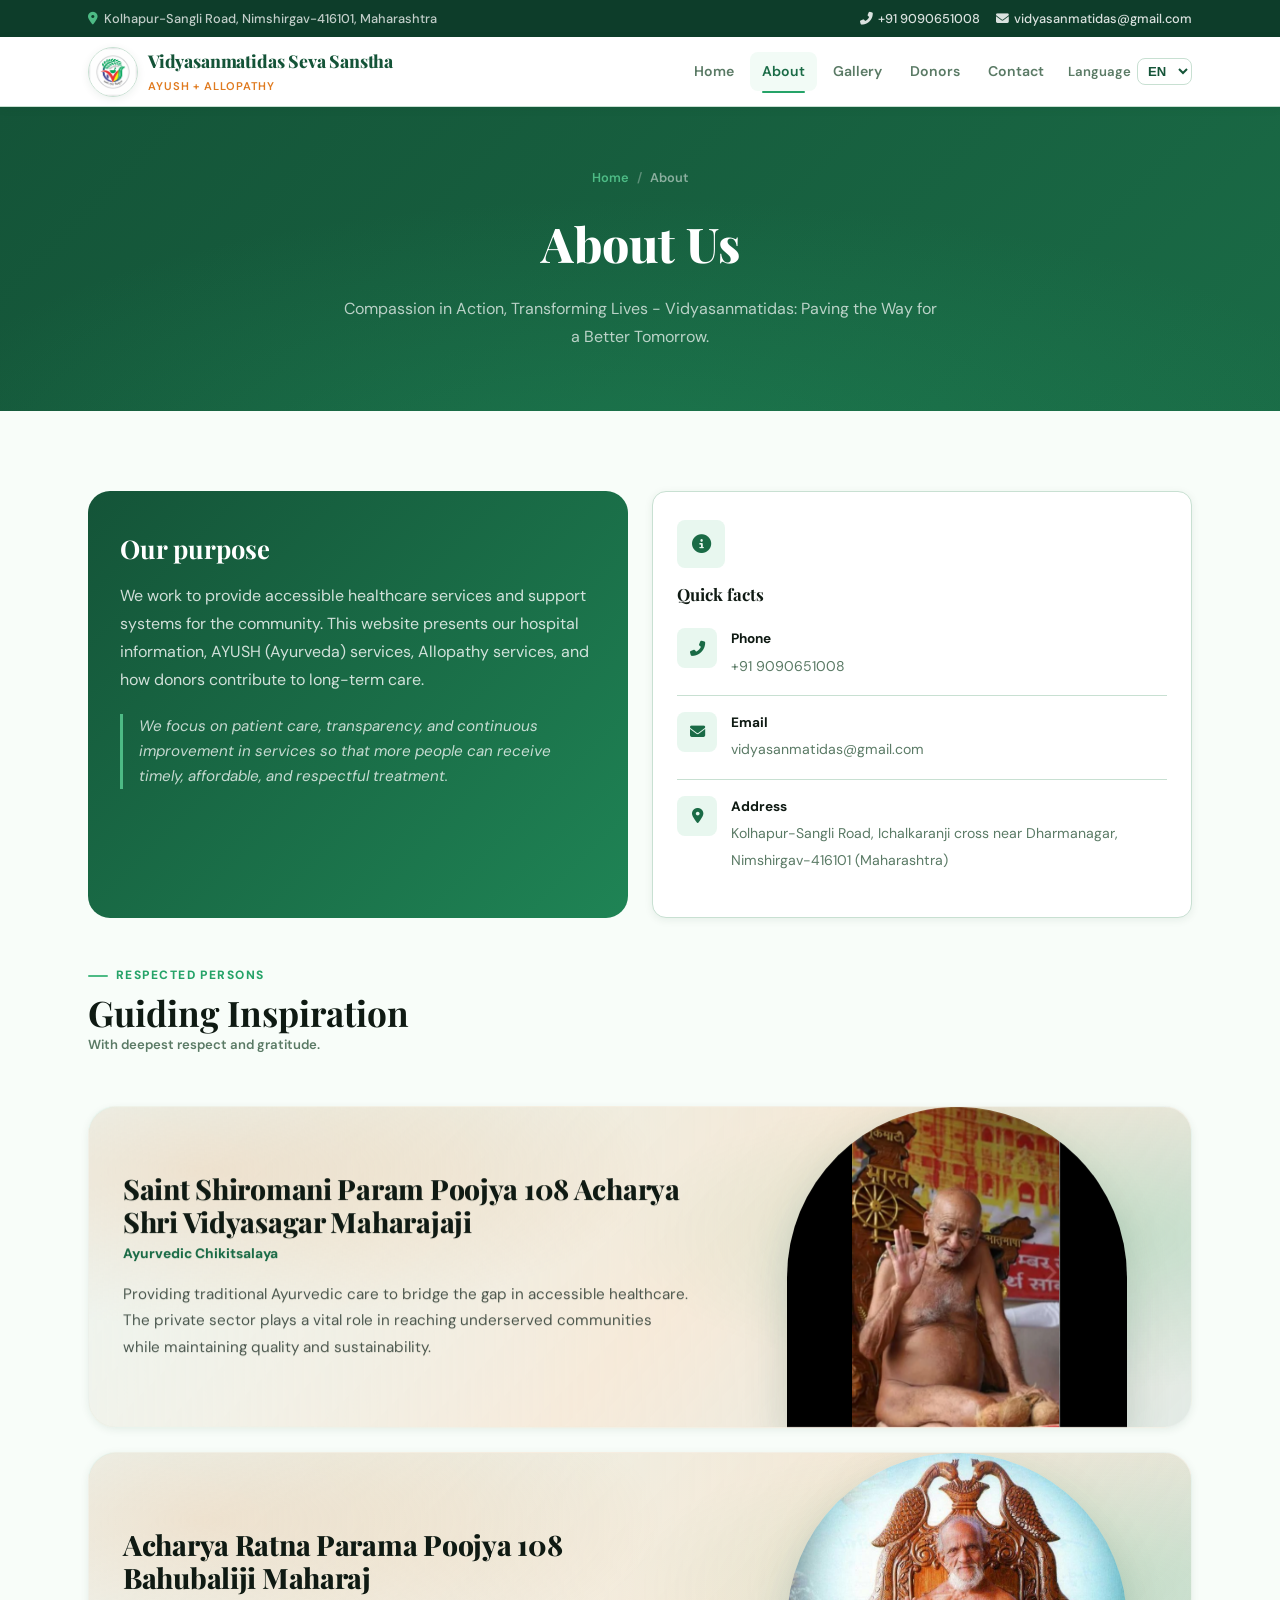
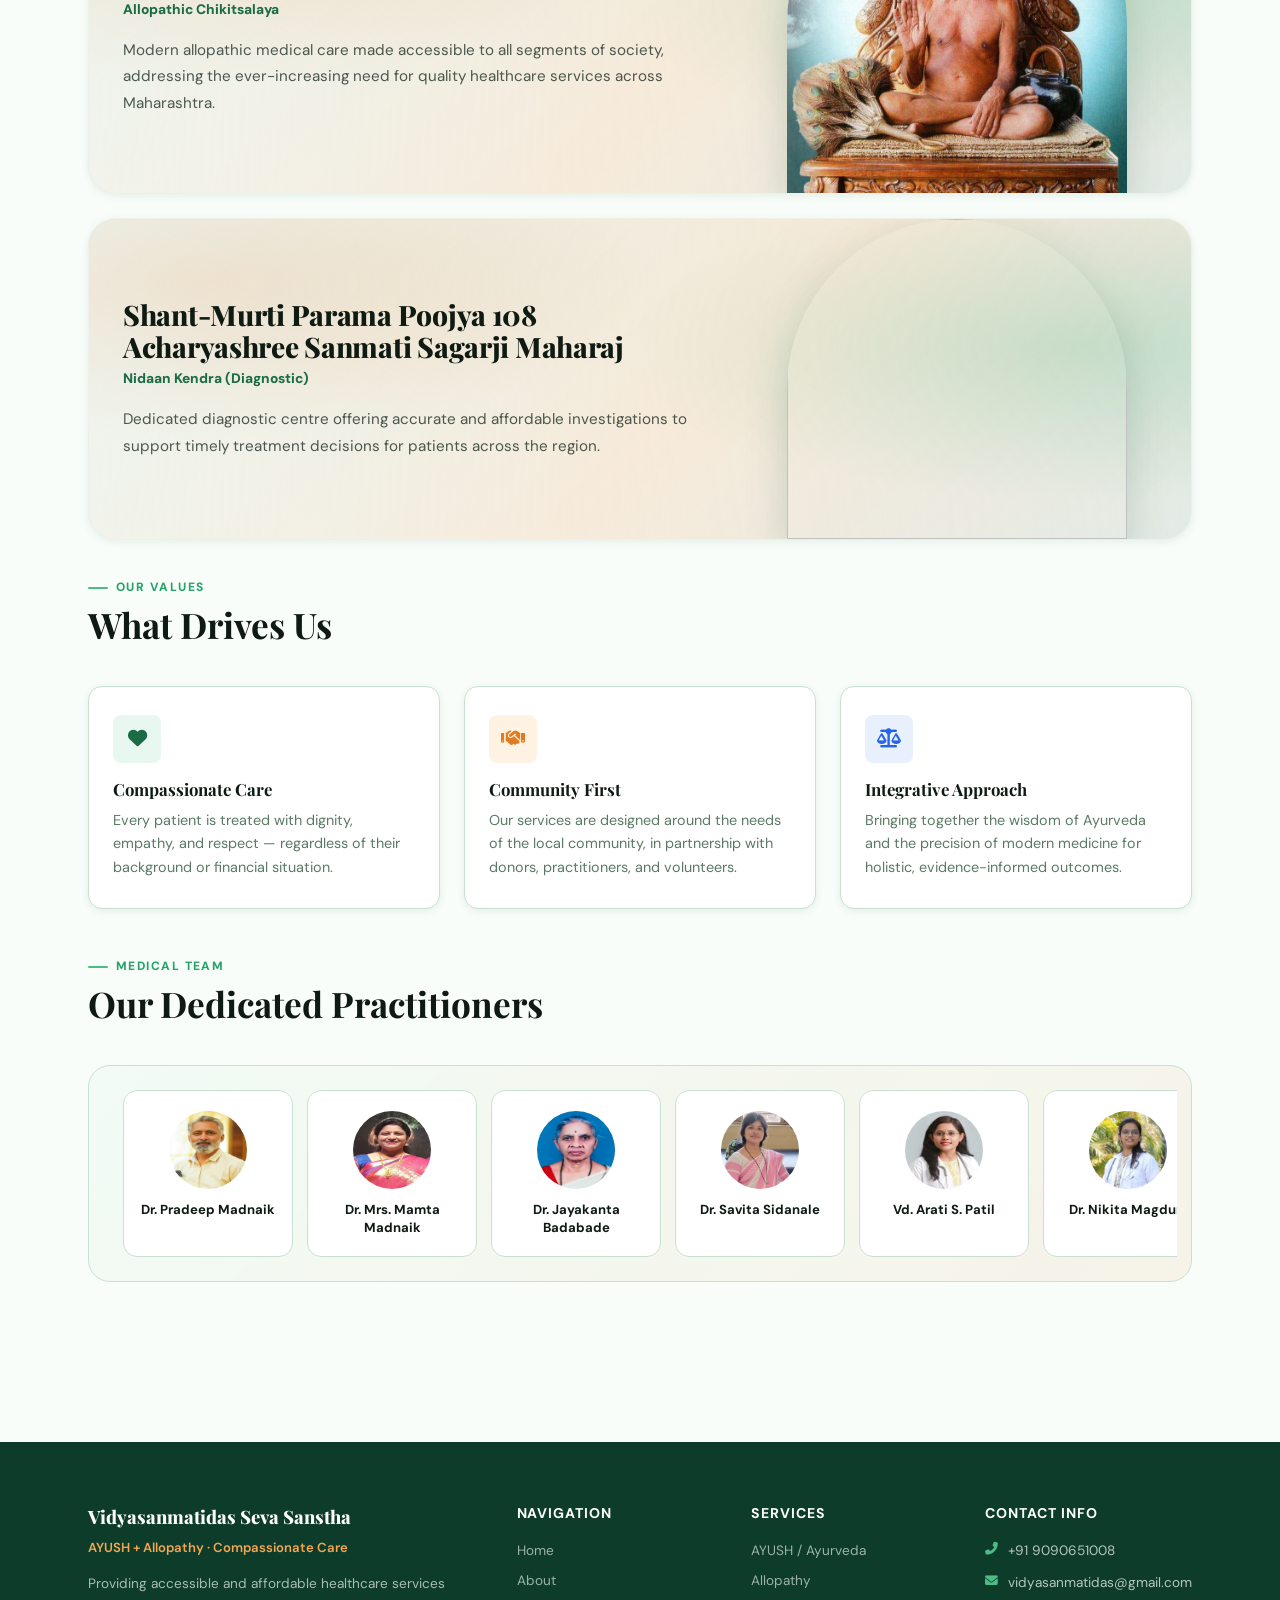
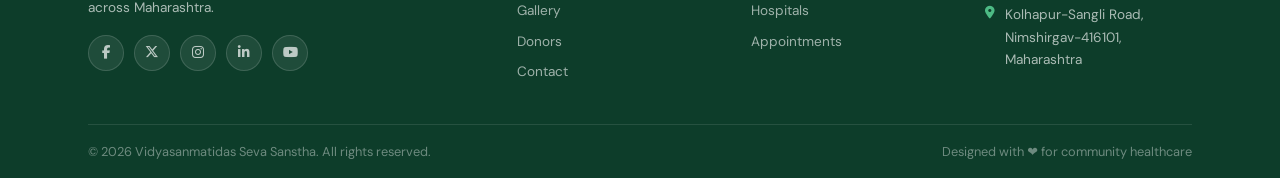
==== commit 7752822b: "Upadte in the home page" ====
--- a/about.html
+++ b/about.html
@@ -24,7 +24,7 @@
   <nav class="navbar">
     <div class="container">
       <a href="index.html" class="navbar-brand">
-        <img class="brand-logo" src="img/WhatsApp%20Image%202026-04-20%20at%209.15.50%20PM.jpeg" alt="Vidyasanmatidas Seva Sanstha logo" />
+        <img class="brand-logo" src="img/logo.jpeg" alt="Vidyasanmatidas Seva Sanstha logo" />
         <span class="brand-name">Vidyasanmatidas Seva Sanstha</span>
         <span class="brand-sub" data-i18n="brand.subtitle">AYUSH + Allopathy</span>
       </a>
@@ -107,6 +107,16 @@
         </figure>
         <figure class="person-card person-card--hero scroll-float">
           <figcaption class="person-body">
+            <div class="person-name">Acharya Ratna Parama Poojya 108 Bahubaliji Maharaj</div>
+            <div class="person-role">Allopathic Chikitsalaya</div>
+            <p class="person-desc">Modern allopathic medical care made accessible to all segments of society, addressing the ever-increasing need for quality healthcare services across Maharashtra.</p>
+          </figcaption>
+          <div class="person-media" aria-hidden="true">
+            <img src="img/bahubali%20maharaj.jpg" alt="" loading="lazy" decoding="async" />
+          </div>
+        </figure>
+        <figure class="person-card person-card--hero scroll-float">
+          <figcaption class="person-body">
             <div class="person-name">Shant-Murti Parama Poojya 108 Acharyashree Sanmati Sagarji Maharaj</div>
             <div class="person-role">Nidaan Kendra (Diagnostic)</div>
             <p class="person-desc">Dedicated diagnostic centre offering accurate and affordable investigations to support timely treatment decisions for patients across the region.</p>
--- a/style.css
+++ b/style.css
@@ -675,13 +675,14 @@
 }
 .gallery-slide {
   flex: 0 0 auto;
-  width: 320px;
+  width: 380px;
   aspect-ratio: 4 / 3;
   border-radius: var(--radius-md);
   overflow: hidden;
   position: relative;
   border: 1px solid rgba(200,224,210,.9);
   background: linear-gradient(135deg, var(--green-100), var(--green-50));
+  transition: transform .35s ease, box-shadow .35s ease;
 }
 .gallery-slide img {
   width: 100%;
@@ -689,9 +690,13 @@
   object-fit: cover;
   display: block;
   transform: scale(1);
-  transition: transform .6s ease;
-}
-.gallery-slide:hover img { transform: scale(1.05); }
+  transition: transform .75s ease;
+}
+.gallery-slide:hover {
+  transform: translateY(-8px) scale(1.01);
+  box-shadow: 0 20px 34px rgba(16,56,38,.22);
+}
+.gallery-slide:hover img { transform: scale(1.09) rotate(.4deg); }
 .gallery-slide .gallery-cap {
   position: absolute;
   inset: auto 0 0 0;
@@ -718,23 +723,42 @@
 .gallery-grid {
   display: grid;
   grid-template-columns: repeat(3, 1fr);
-  gap: 16px;
+  gap: 22px;
 }
 .gallery-tile {
   border-radius: var(--radius-md);
   overflow: hidden;
   position: relative;
   aspect-ratio: 4/3;
+  min-height: 300px;
   background: linear-gradient(135deg, var(--green-100), var(--green-50));
   border: 1px solid var(--border);
   display: flex;
   flex-direction: column;
   align-items: center;
   justify-content: center;
-  transition: transform .25s, box-shadow .25s;
+  transition: transform .35s ease, box-shadow .35s ease, border-color .35s ease;
   cursor: pointer;
 }
-.gallery-tile:hover { transform: scale(1.02); box-shadow: var(--shadow-md); }
+.gallery-tile::before {
+  content: "";
+  position: absolute;
+  inset: -140% auto auto -70%;
+  width: 70%;
+  height: 300%;
+  background: linear-gradient(100deg, transparent 30%, rgba(255,255,255,.45), transparent 70%);
+  transform: rotate(12deg);
+  transition: transform .7s ease;
+  pointer-events: none;
+}
+.gallery-tile:hover {
+  transform: translateY(-10px) scale(1.03);
+  border-color: rgba(224,123,32,.45);
+  box-shadow: 0 22px 34px rgba(16,56,38,.22), 0 0 0 1px rgba(224,123,32,.18) inset;
+}
+.gallery-tile:hover::before {
+  transform: translateX(290%) rotate(12deg);
+}
 .gallery-tile .tile-placeholder {
   display: flex;
   flex-direction: column;
@@ -749,9 +773,9 @@
   bottom: 0; left: 0; right: 0;
   background: linear-gradient(transparent, rgba(0,0,0,.6));
   color: var(--white);
-  font-size: .78rem;
+  font-size: .84rem;
   font-weight: 600;
-  padding: 20px 12px 10px;
+  padding: 24px 14px 12px;
 }
 
 /* ============================================================
@@ -1351,7 +1375,8 @@
   .stat-number { font-size: 1.5rem; }
 
   .gallery-grid { grid-template-columns: repeat(2, 1fr); }
-  .gallery-slide { width: 260px; }
+  .gallery-slide { width: 320px; }
+  .gallery-tile { min-height: 260px; }
 
   .doctor-grid { grid-template-columns: repeat(2, 1fr); }
 
@@ -1373,7 +1398,8 @@
    ============================================================ */
 @media (max-width: 480px) {
   .gallery-grid { grid-template-columns: 1fr; }
-  .gallery-slide { width: 240px; }
+  .gallery-slide { width: 280px; }
+  .gallery-tile { min-height: 240px; }
   .doctor-grid { grid-template-columns: 1fr 1fr; }
   .topbar-right { display: none; }
   .hero-badge { font-size: .7rem; padding: 5px 10px; }
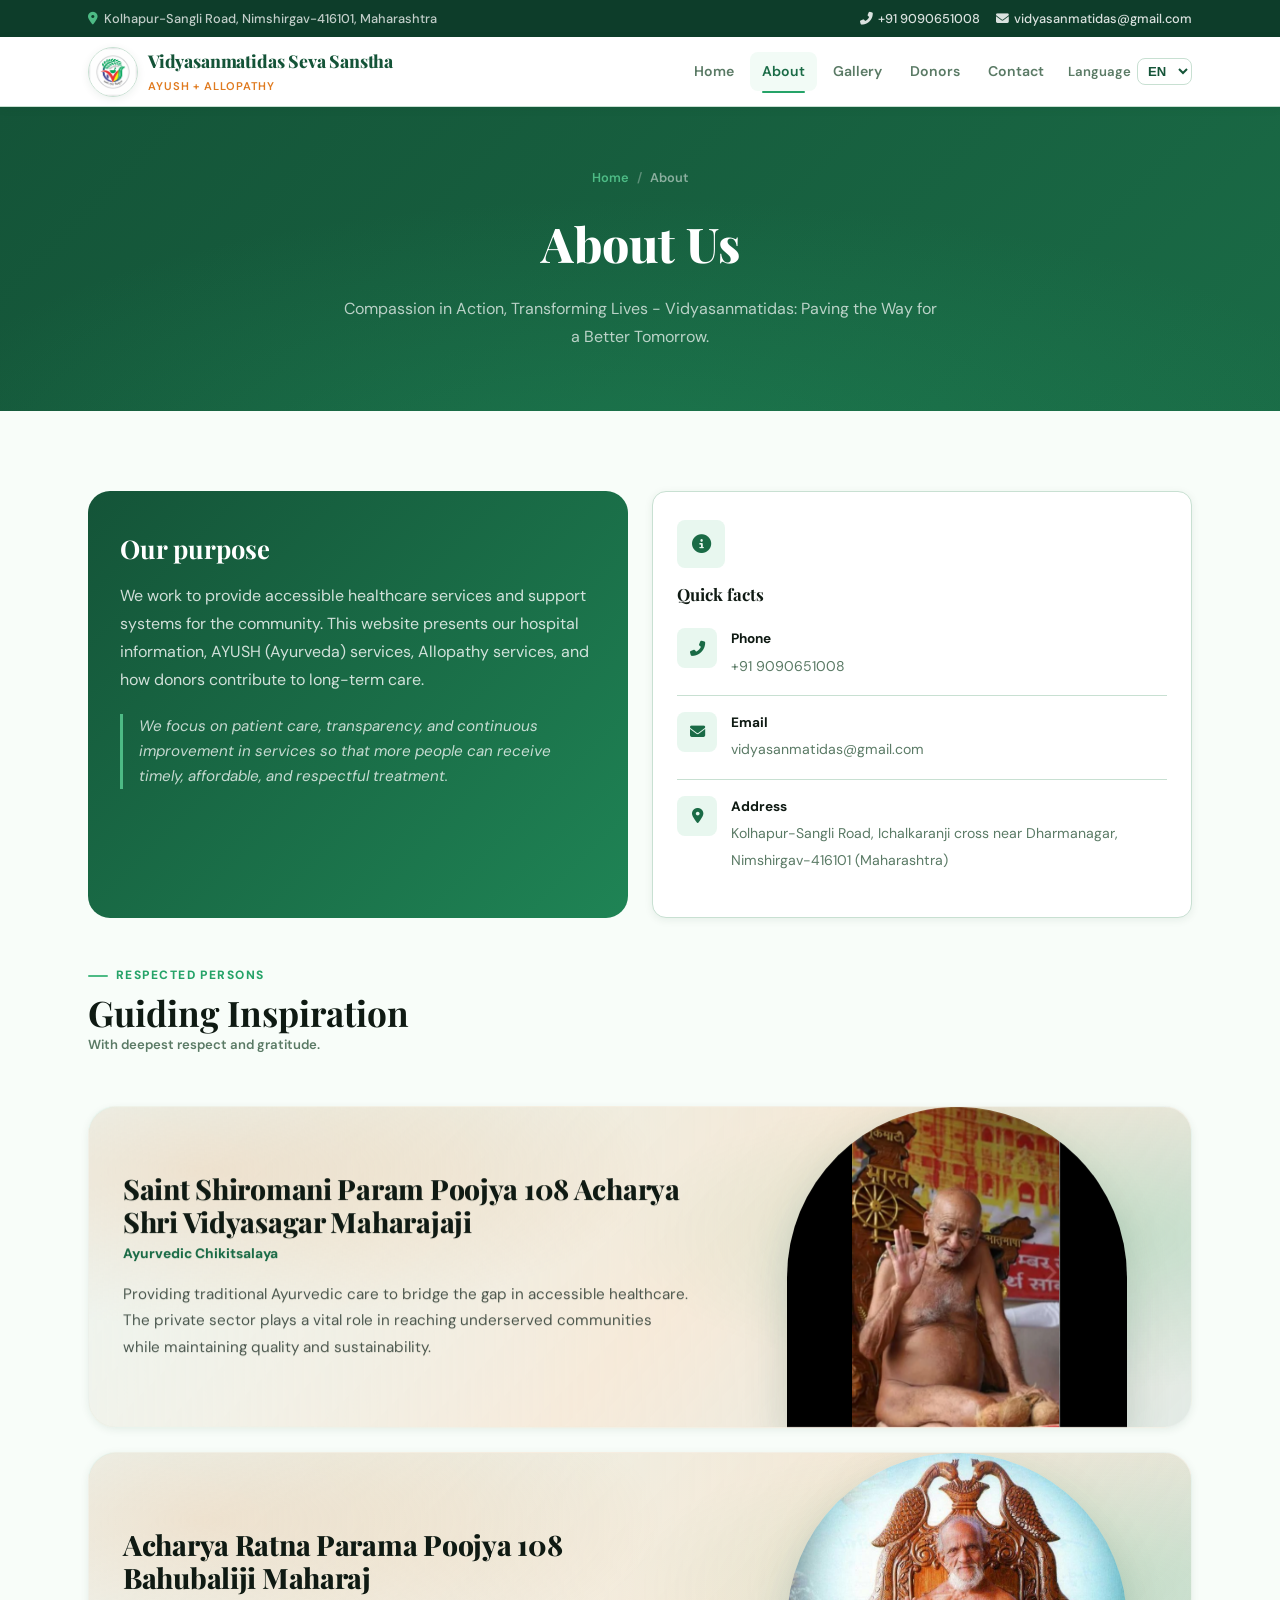
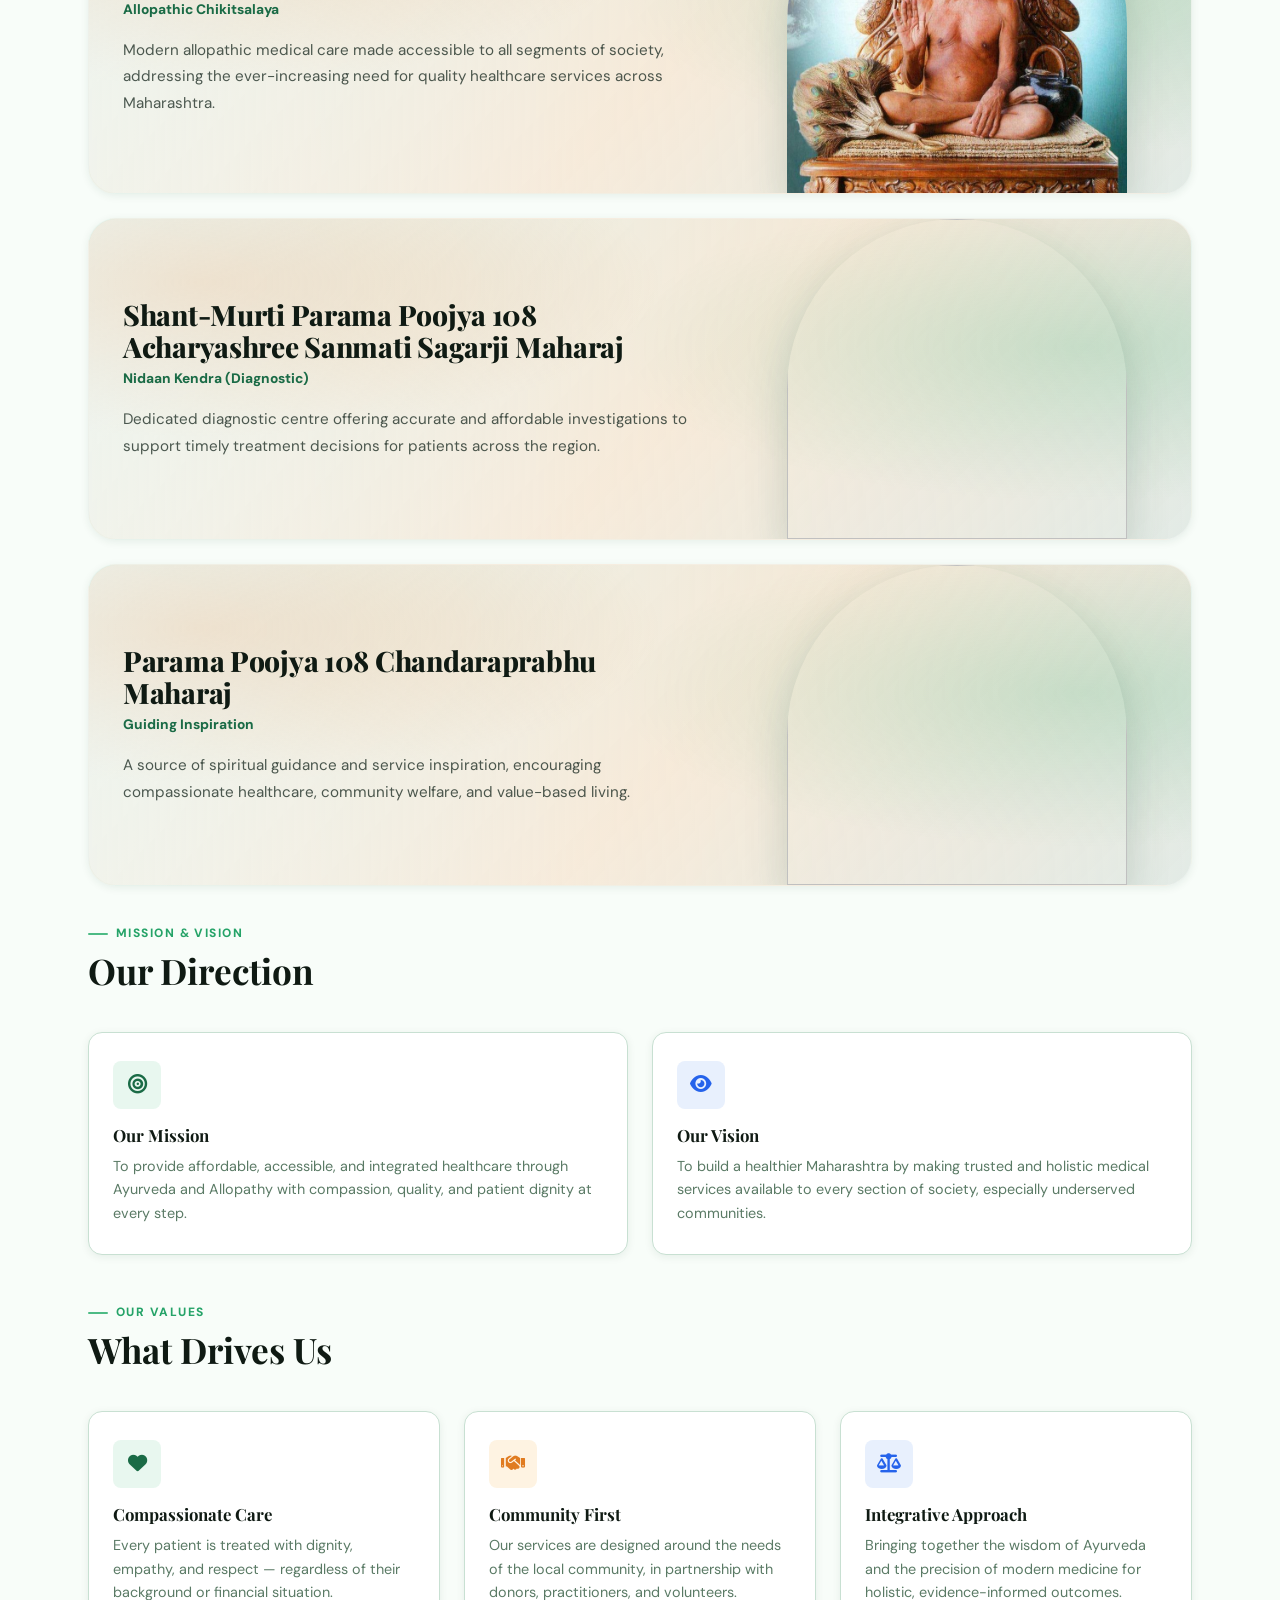
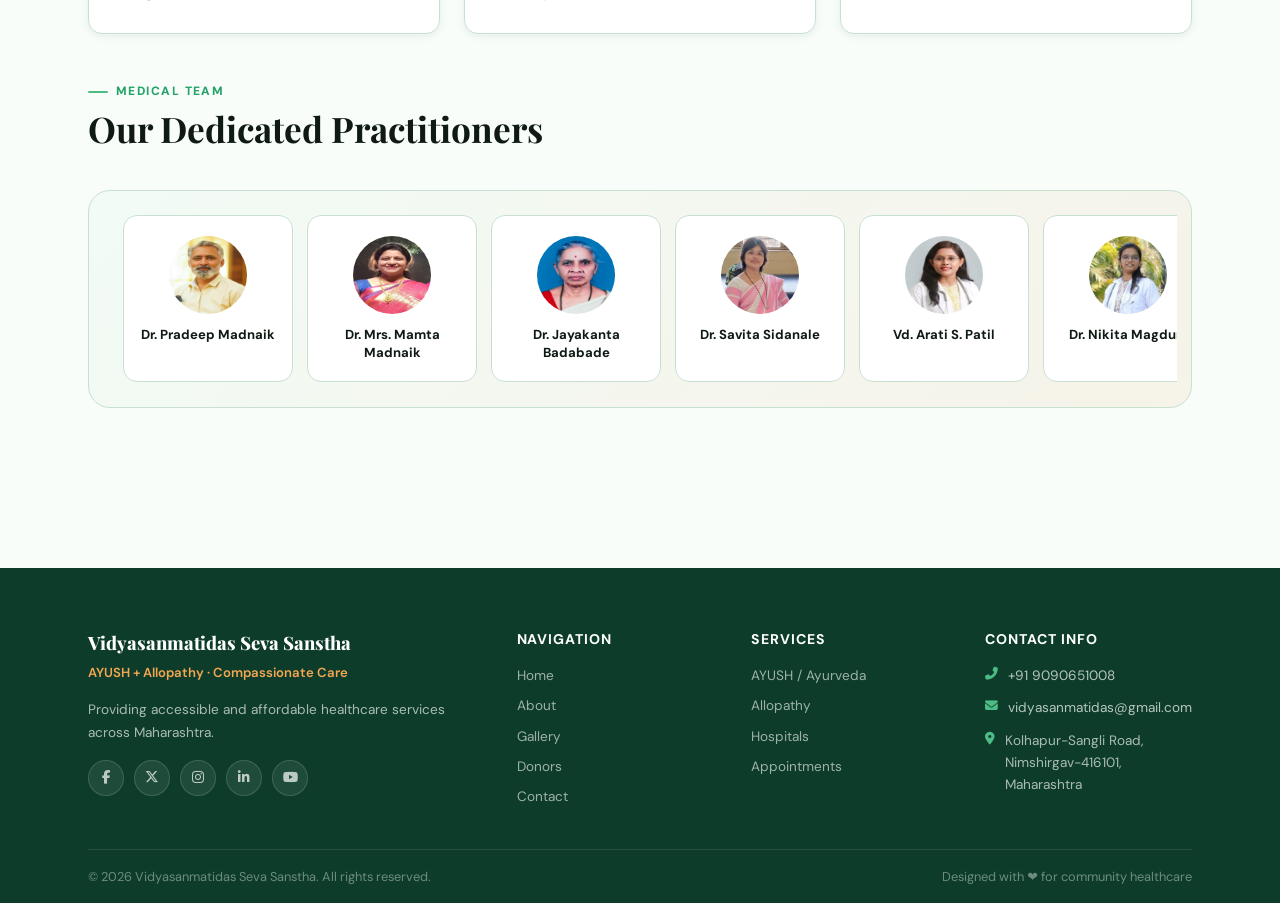
==== commit 14d645b9: "Upadte in the about page" ====
--- a/about.html
+++ b/about.html
@@ -125,6 +125,36 @@
             <img src="img/sanmati-sagar%20maharaj.jpeg" alt="" loading="lazy" decoding="async" />
           </div>
         </figure>
+        <figure class="person-card person-card--hero scroll-float">
+          <figcaption class="person-body">
+            <div class="person-name">Parama Poojya 108 Chandaraprabhu Maharaj</div>
+            <div class="person-role">Guiding Inspiration</div>
+            <p class="person-desc">A source of spiritual guidance and service inspiration, encouraging compassionate healthcare, community welfare, and value-based living.</p>
+          </figcaption>
+          <div class="person-media" aria-hidden="true">
+            <img src="img/chandaraprabhu%20maharaj.jpeg" alt="" loading="lazy" decoding="async" />
+          </div>
+        </figure>
+      </div>
+
+      <!-- Mission & Vision -->
+      <div class="section-header reveal" style="margin-top:48px;">
+        <div>
+          <div class="section-label">Mission &amp; Vision</div>
+          <h2 class="section-title">Our Direction</h2>
+        </div>
+      </div>
+      <div class="grid-2 reveal">
+        <div class="card">
+          <div class="icon-chip green"><i class="fas fa-bullseye"></i></div>
+          <h3>Our Mission</h3>
+          <p>To provide affordable, accessible, and integrated healthcare through Ayurveda and Allopathy with compassion, quality, and patient dignity at every step.</p>
+        </div>
+        <div class="card">
+          <div class="icon-chip blue"><i class="fas fa-eye"></i></div>
+          <h3>Our Vision</h3>
+          <p>To build a healthier Maharashtra by making trusted and holistic medical services available to every section of society, especially underserved communities.</p>
+        </div>
       </div>
 
       <!-- Values -->
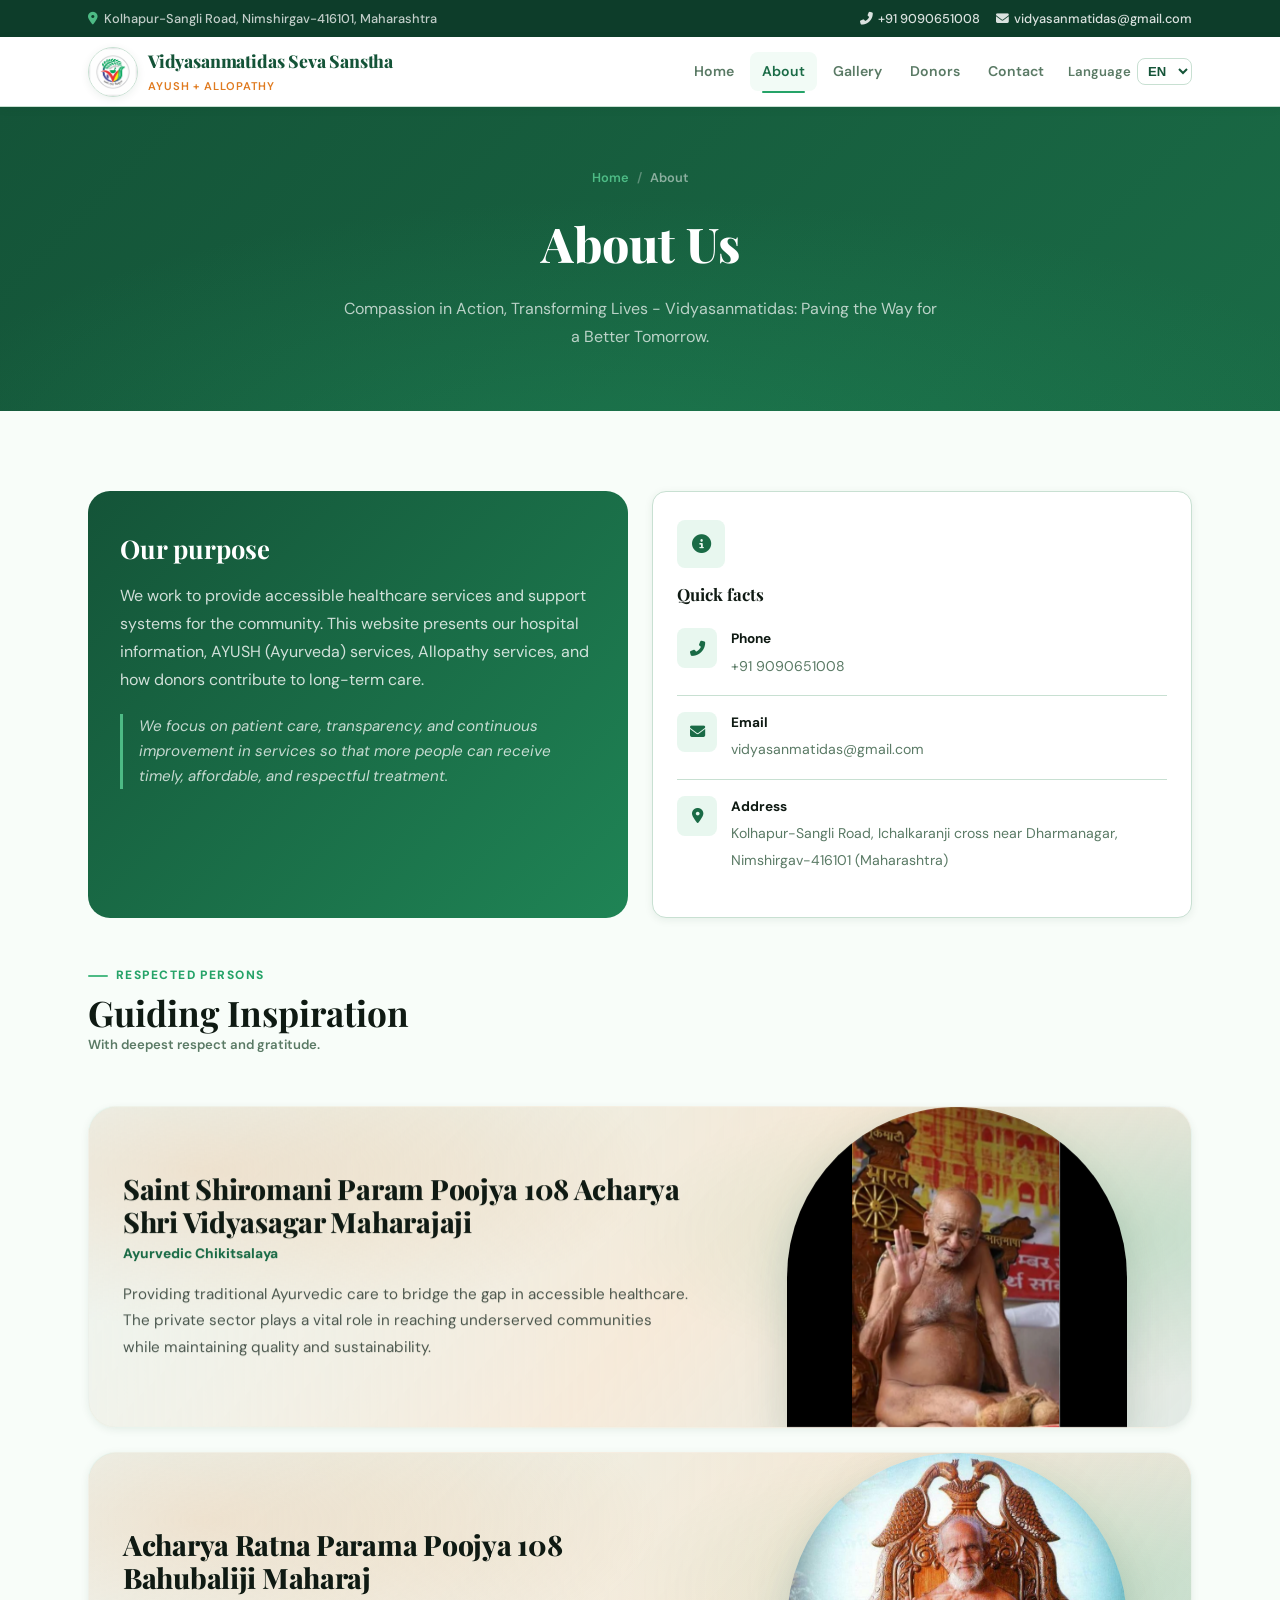
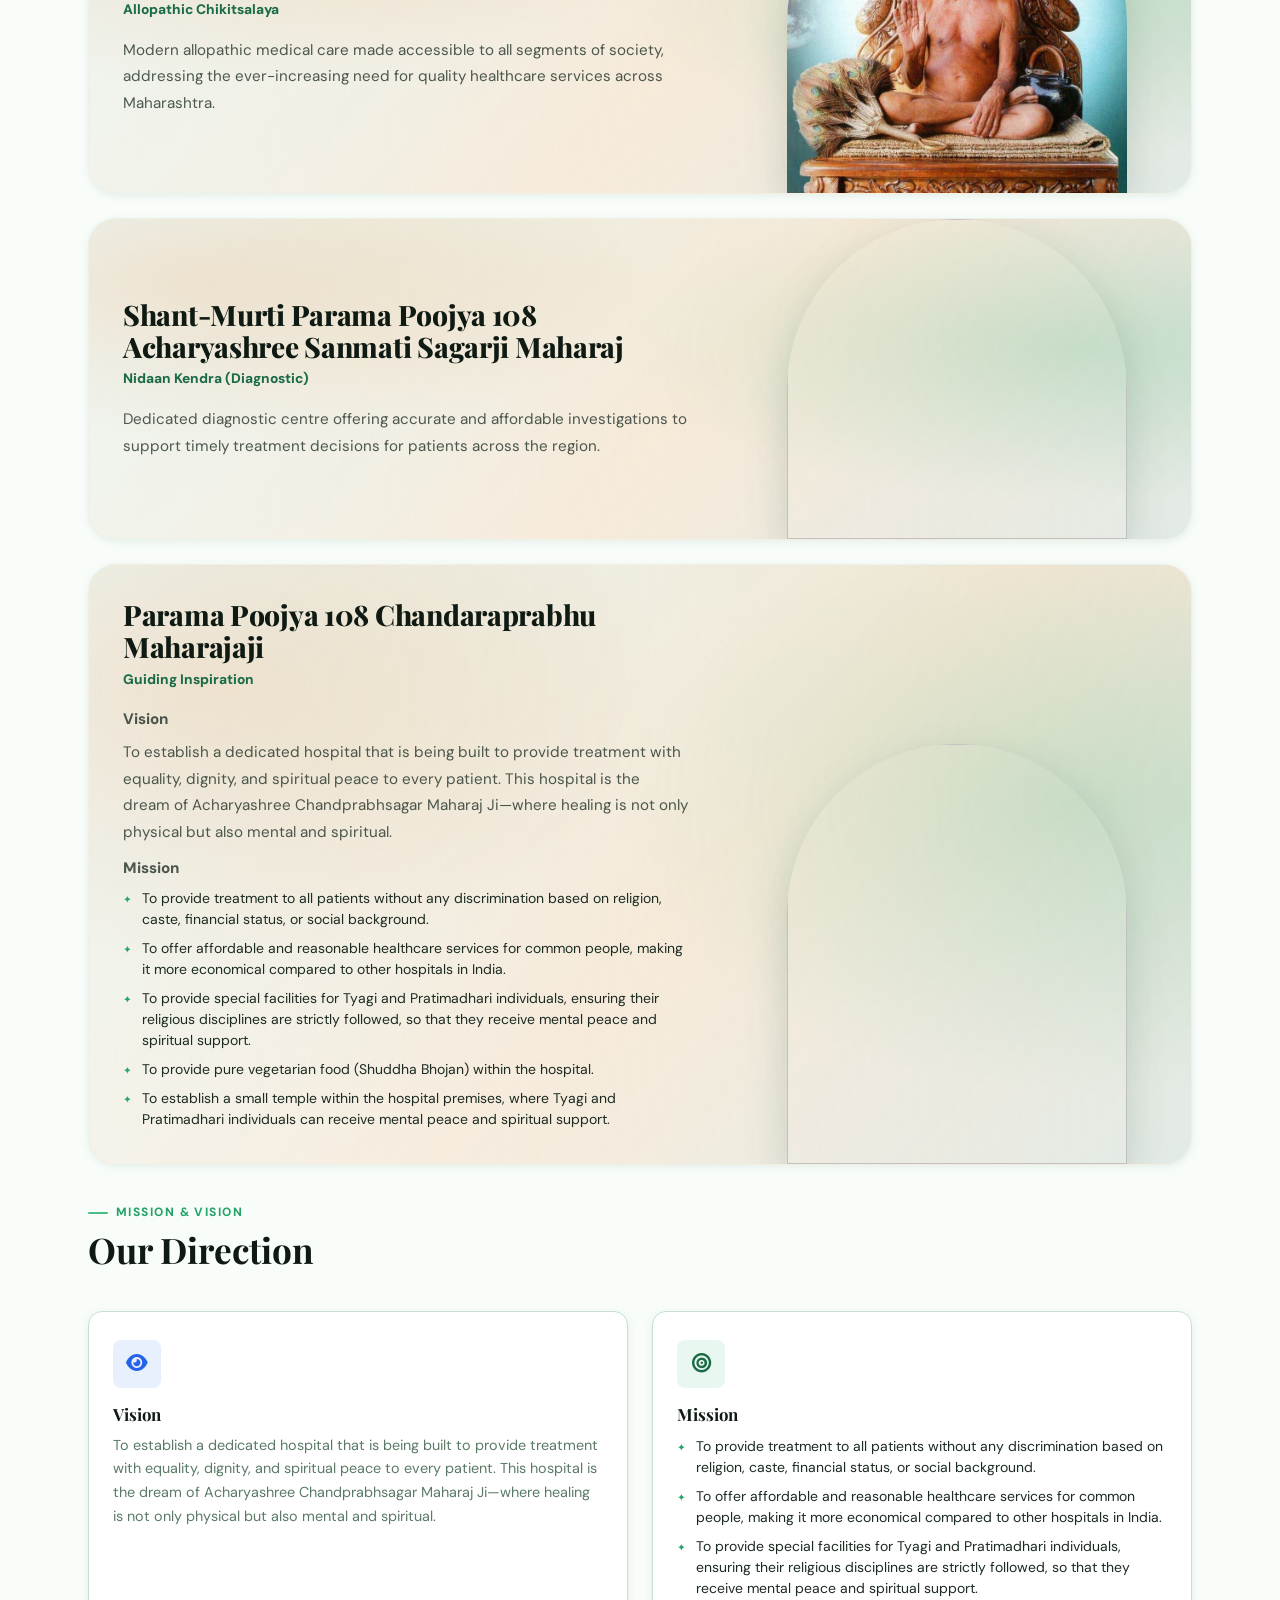
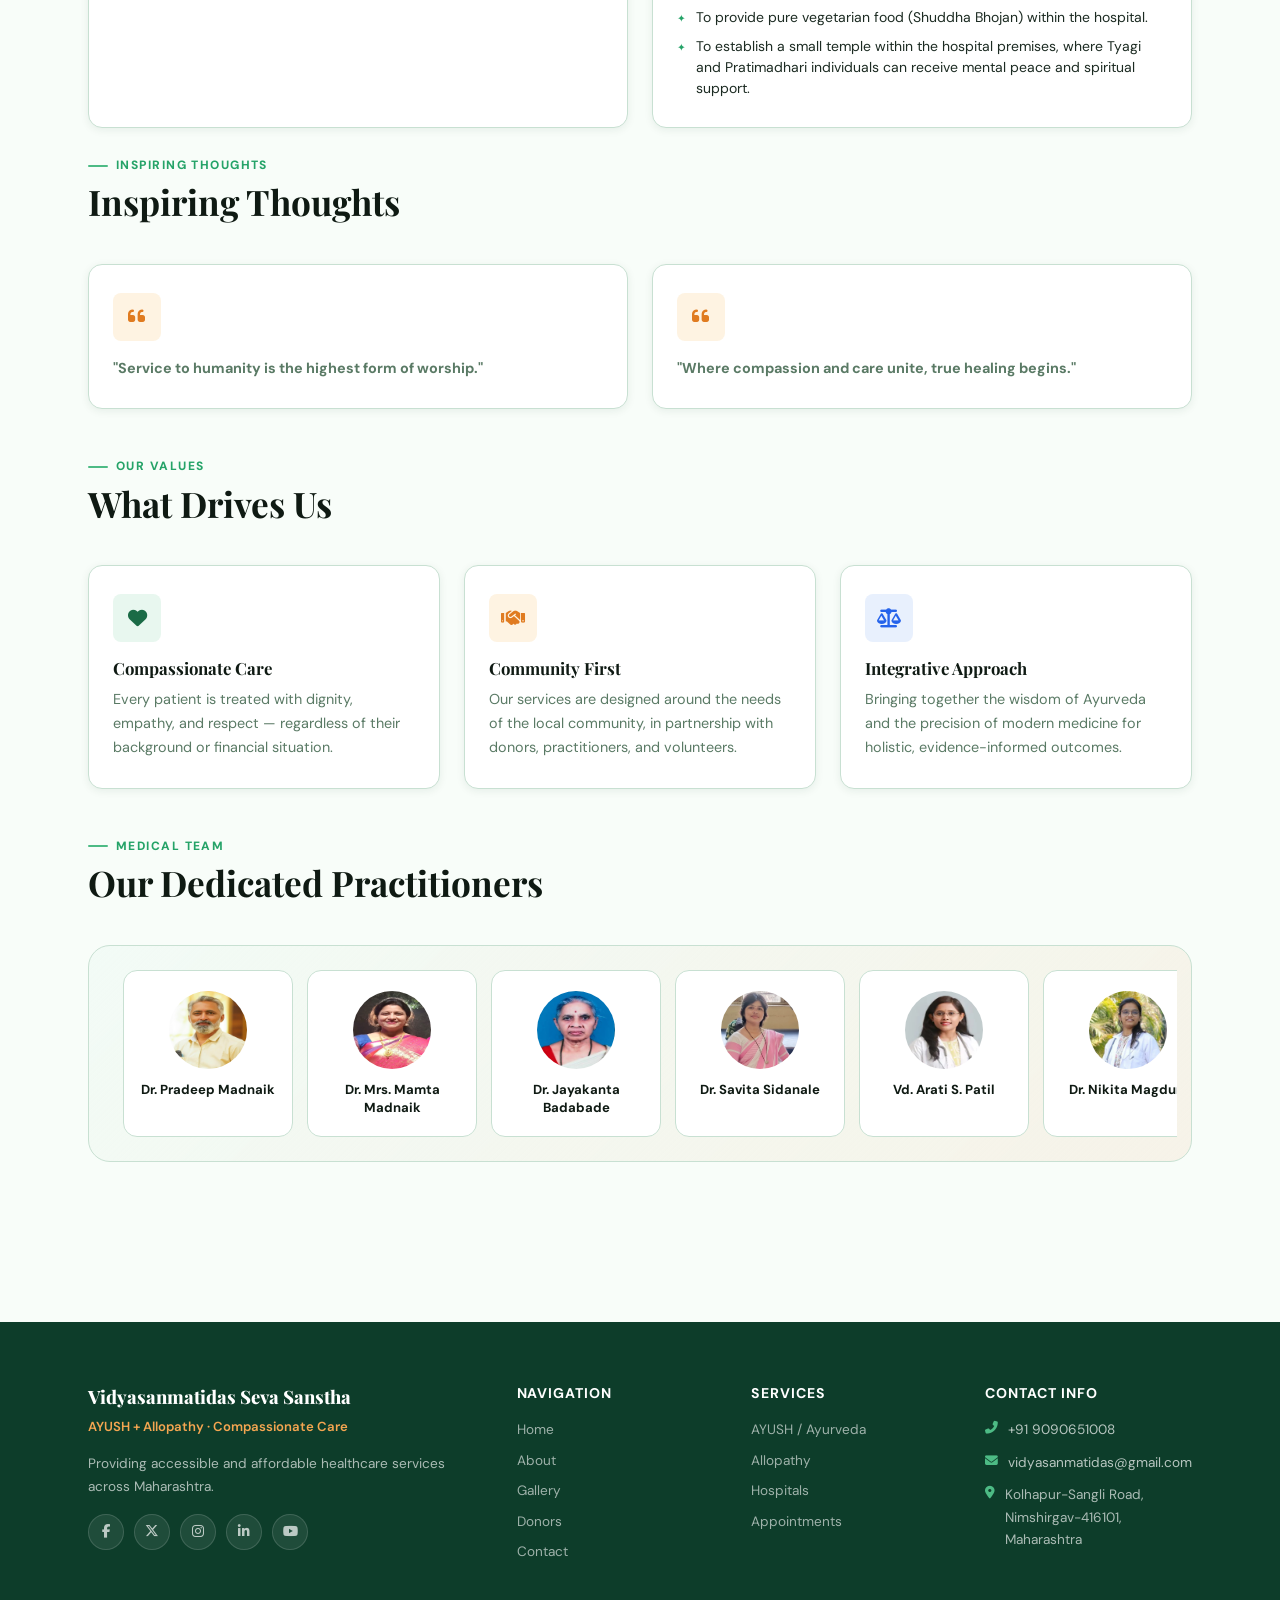
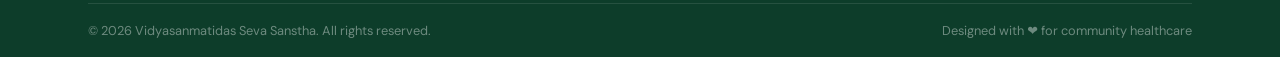
==== commit 210a7096: "Upadte in the about page   page" ====
--- a/about.html
+++ b/about.html
@@ -127,9 +127,24 @@
         </figure>
         <figure class="person-card person-card--hero scroll-float">
           <figcaption class="person-body">
-            <div class="person-name">Parama Poojya 108 Chandaraprabhu Maharaj</div>
+            <div class="person-name">Parama Poojya 108 Chandaraprabhu Maharajaji</div>
             <div class="person-role">Guiding Inspiration</div>
-            <p class="person-desc">A source of spiritual guidance and service inspiration, encouraging compassionate healthcare, community welfare, and value-based living.</p>
+            <div class="person-desc" style="display:grid;gap:10px;">
+              <div>
+                <div style="font-weight:800;margin-bottom:6px;" data-i18n="about.vision.h">Vision</div>
+                <p style="margin:0;" data-i18n="about.vision.p">To establish a dedicated hospital that is being built to provide treatment with equality, dignity, and spiritual peace to every patient. This hospital is the dream of Acharyashree Chandprabhsagar Maharaj Ji—where healing is not only physical but also mental and spiritual.</p>
+              </div>
+              <div>
+                <div style="font-weight:800;margin-bottom:6px;" data-i18n="about.mission.h">Mission</div>
+                <ul class="card-list" style="margin:0;">
+                  <li data-i18n="about.mission.li1">To provide treatment to all patients without any discrimination based on religion, caste, financial status, or social background.</li>
+                  <li data-i18n="about.mission.li2">To offer affordable and reasonable healthcare services for common people, making it more economical compared to other hospitals in India.</li>
+                  <li data-i18n="about.mission.li3">To provide special facilities for Tyagi and Pratimadhari individuals, ensuring their religious disciplines are strictly followed, so that they receive mental peace and spiritual support.</li>
+                  <li data-i18n="about.mission.li4">To provide pure vegetarian food (Shuddha Bhojan) within the hospital.</li>
+                  <li data-i18n="about.mission.li5">To establish a small temple within the hospital premises, where Tyagi and Pratimadhari individuals can receive mental peace and spiritual support.</li>
+                </ul>
+              </div>
+            </div>
           </figcaption>
           <div class="person-media" aria-hidden="true">
             <img src="img/chandaraprabhu%20maharaj.jpeg" alt="" loading="lazy" decoding="async" />
@@ -140,20 +155,43 @@
       <!-- Mission & Vision -->
       <div class="section-header reveal" style="margin-top:48px;">
         <div>
-          <div class="section-label">Mission &amp; Vision</div>
-          <h2 class="section-title">Our Direction</h2>
+          <div class="section-label" data-i18n="about.mv.label">Mission &amp; Vision</div>
+          <h2 class="section-title" data-i18n="about.mv.title">Our Direction</h2>
         </div>
       </div>
       <div class="grid-2 reveal">
         <div class="card">
+          <div class="icon-chip blue"><i class="fas fa-eye"></i></div>
+          <h3 data-i18n="about.vision.h">Vision</h3>
+          <p data-i18n="about.vision.p">To establish a dedicated hospital that is being built to provide treatment with equality, dignity, and spiritual peace to every patient. This hospital is the dream of Acharyashree Chandprabhsagar Maharaj Ji—where healing is not only physical but also mental and spiritual.</p>
+        </div>
+        <div class="card">
           <div class="icon-chip green"><i class="fas fa-bullseye"></i></div>
-          <h3>Our Mission</h3>
-          <p>To provide affordable, accessible, and integrated healthcare through Ayurveda and Allopathy with compassion, quality, and patient dignity at every step.</p>
-        </div>
-        <div class="card">
-          <div class="icon-chip blue"><i class="fas fa-eye"></i></div>
-          <h3>Our Vision</h3>
-          <p>To build a healthier Maharashtra by making trusted and holistic medical services available to every section of society, especially underserved communities.</p>
+          <h3 data-i18n="about.mission.h">Mission</h3>
+          <ul class="card-list" style="margin-top:10px;">
+            <li data-i18n="about.mission.li1">To provide treatment to all patients without any discrimination based on religion, caste, financial status, or social background.</li>
+            <li data-i18n="about.mission.li2">To offer affordable and reasonable healthcare services for common people, making it more economical compared to other hospitals in India.</li>
+            <li data-i18n="about.mission.li3">To provide special facilities for Tyagi and Pratimadhari individuals, ensuring their religious disciplines are strictly followed, so that they receive mental peace and spiritual support.</li>
+            <li data-i18n="about.mission.li4">To provide pure vegetarian food (Shuddha Bhojan) within the hospital.</li>
+            <li data-i18n="about.mission.li5">To establish a small temple within the hospital premises, where Tyagi and Pratimadhari individuals can receive mental peace and spiritual support.</li>
+          </ul>
+        </div>
+      </div>
+
+      <div class="section-header reveal" style="margin-top:28px;">
+        <div>
+          <div class="section-label" data-i18n="about.thoughts.label">Inspiring Thoughts</div>
+          <h2 class="section-title" data-i18n="about.thoughts.title">Inspiring Thoughts</h2>
+        </div>
+      </div>
+      <div class="grid-2 reveal">
+        <div class="card">
+          <div class="icon-chip yellow"><i class="fas fa-quote-left"></i></div>
+          <p style="margin:0;font-weight:700;" data-i18n="about.thoughts.q1">"Service to humanity is the highest form of worship."</p>
+        </div>
+        <div class="card">
+          <div class="icon-chip yellow"><i class="fas fa-quote-left"></i></div>
+          <p style="margin:0;font-weight:700;" data-i18n="about.thoughts.q2">"Where compassion and care unite, true healing begins."</p>
         </div>
       </div>
 
